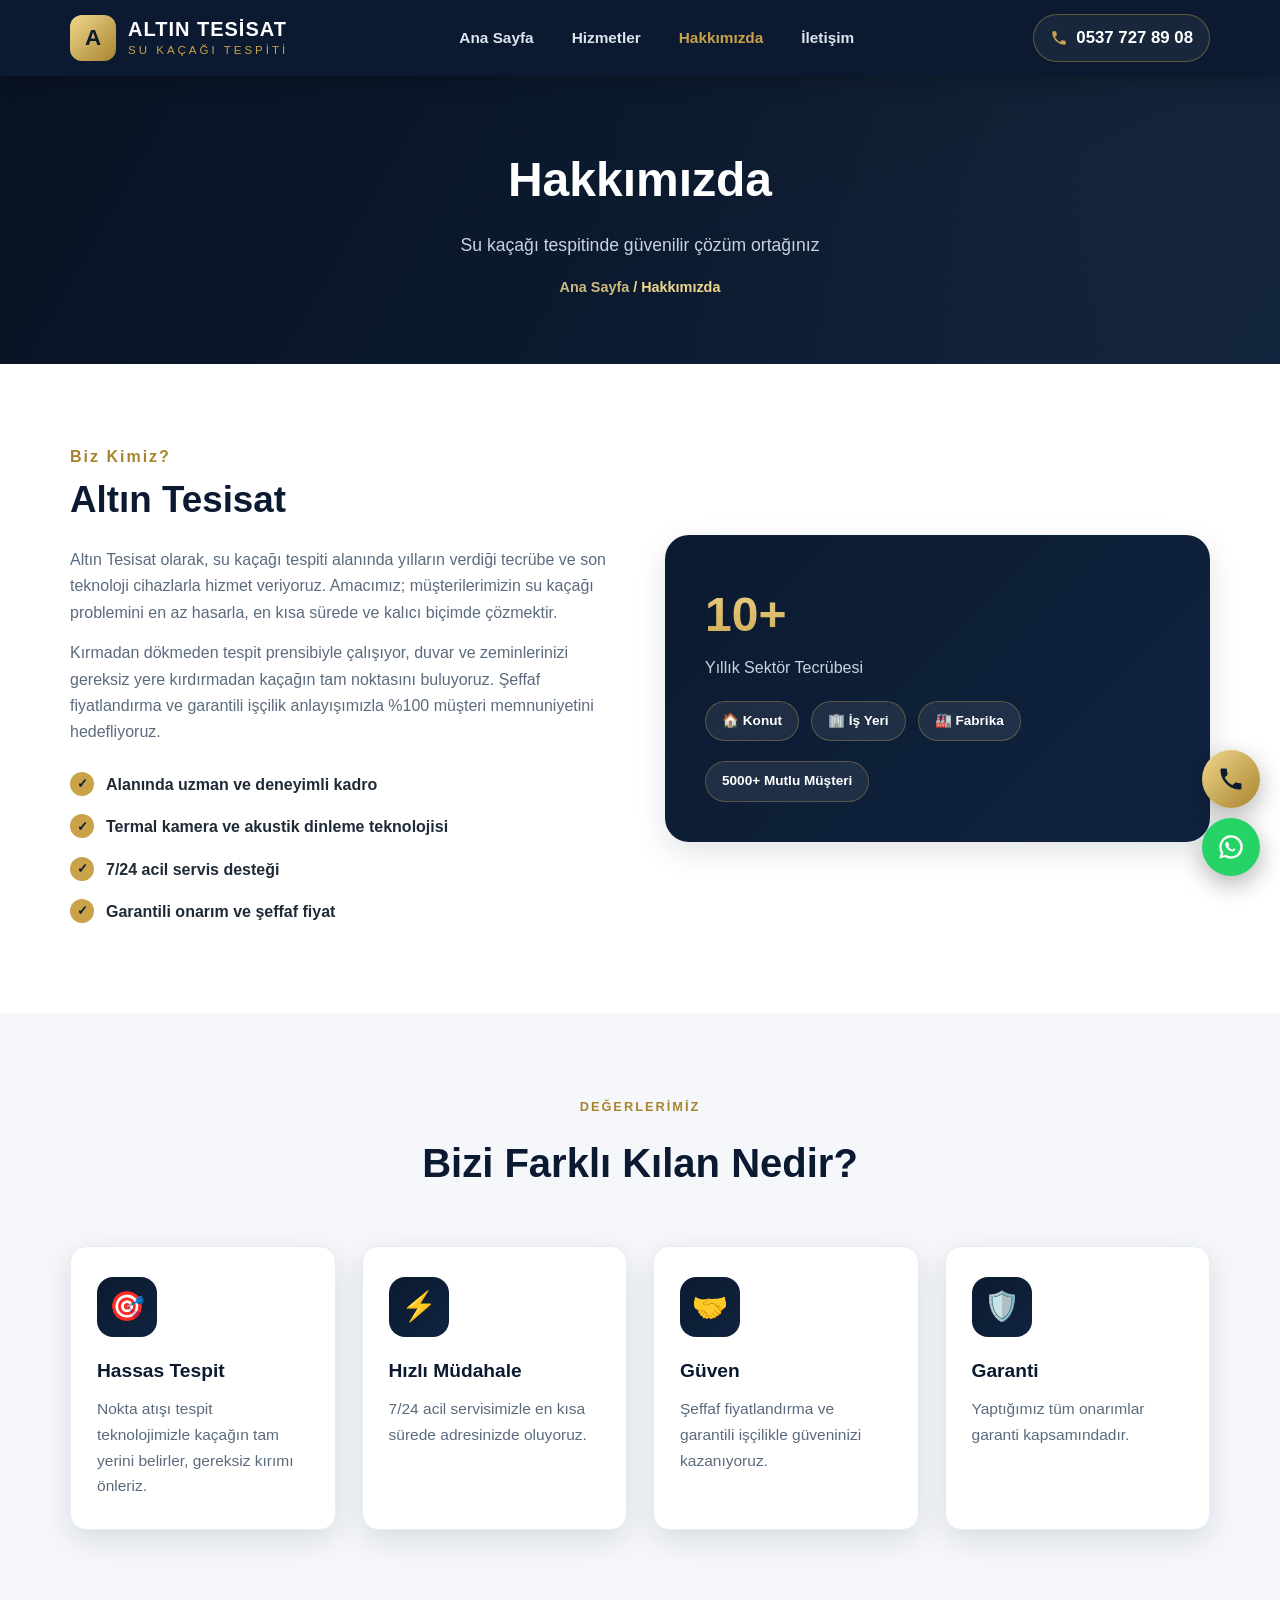
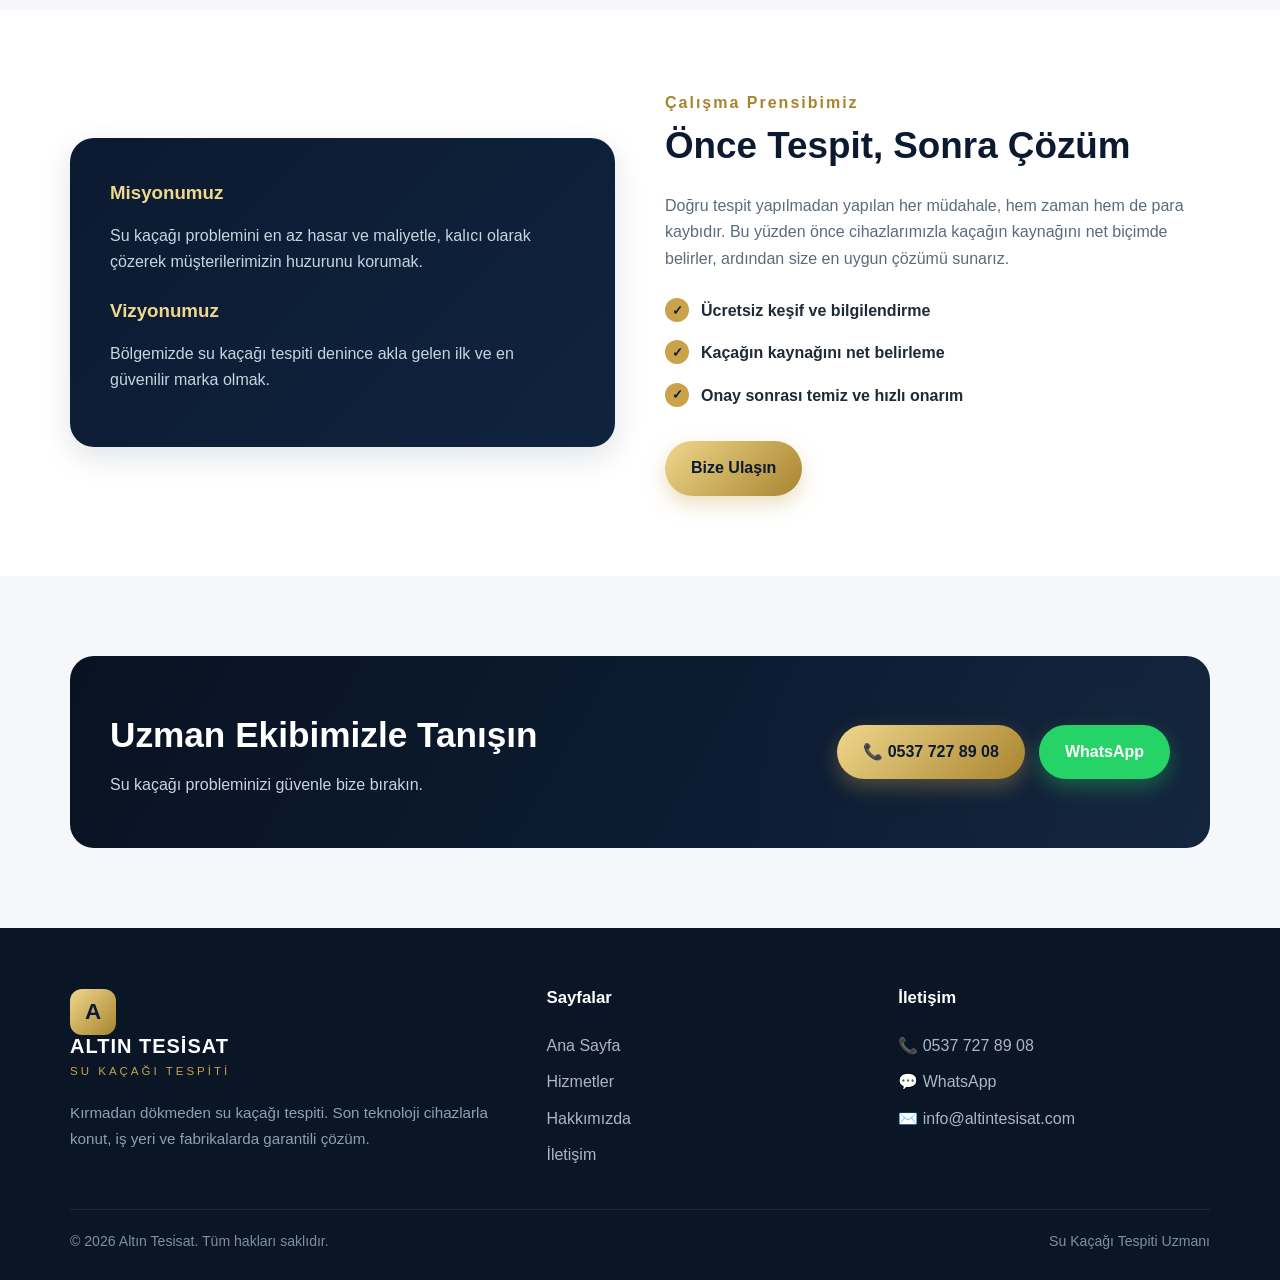
==== hakkimizda.html @ 9758dbde "Altın Tesisat tanıtım sitesi - ilk sürüm Co-Authored-By: Claude Opus 4.8 <noreply@anthropic.com>" ====
<!DOCTYPE html>
<html lang="tr">
<head>
  <meta charset="UTF-8" />
  <meta name="viewport" content="width=device-width, initial-scale=1.0" />
  <title>Hakkımızda | Altın Tesisat</title>
  <meta name="description" content="Altın Tesisat, yılların tecrübesi ve son teknoloji cihazlarla su kaçağı tespitinde uzmanlaşmış bir ekiptir." />
  <link rel="stylesheet" href="css/style.css" />
</head>
<body>

  <!-- HEADER -->
  <header class="header">
    <div class="container nav">
      <a href="index.html" class="brand">
        <span class="brand-badge">A</span>
        <span class="brand-name"><b>ALTIN TESİSAT</b><span>SU KAÇAĞI TESPİTİ</span></span>
      </a>
      <nav>
        <ul class="nav-links">
          <li><a href="index.html">Ana Sayfa</a></li>
          <li><a href="hizmetler.html">Hizmetler</a></li>
          <li><a href="hakkimizda.html" class="active">Hakkımızda</a></li>
          <li><a href="iletisim.html">İletişim</a></li>
        </ul>
      </nav>
      <div class="nav-cta">
        <a href="tel:+905377278908" class="nav-phone">
          <svg width="18" height="18" viewBox="0 0 24 24"><path d="M6.6 10.8c1.4 2.8 3.8 5.1 6.6 6.6l2.2-2.2c.3-.3.7-.4 1-.2 1.1.4 2.3.6 3.6.6.6 0 1 .4 1 1V20c0 .6-.4 1-1 1C10.6 21 3 13.4 3 4c0-.6.4-1 1-1h3.5c.6 0 1 .4 1 1 0 1.2.2 2.4.6 3.6.1.4 0 .8-.2 1l-2.3 2.2z"/></svg>
          0537 727 89 08
        </a>
      </div>
      <button class="burger" aria-label="Menü"><span></span><span></span><span></span></button>
    </div>
  </header>

  <!-- PAGE HERO -->
  <section class="page-hero">
    <div class="container">
      <h1>Hakkımızda</h1>
      <p>Su kaçağı tespitinde güvenilir çözüm ortağınız</p>
      <div class="breadcrumb"><a href="index.html">Ana Sayfa</a> / Hakkımızda</div>
    </div>
  </section>

  <!-- ABOUT -->
  <section class="section">
    <div class="container two-col">
      <div>
        <span class="eyebrow" style="color:var(--gold-dark);font-weight:800;letter-spacing:2px;">Biz Kimiz?</span>
        <h2>Altın Tesisat</h2>
        <p>Altın Tesisat olarak, su kaçağı tespiti alanında yılların verdiği tecrübe ve son teknoloji cihazlarla hizmet veriyoruz. Amacımız; müşterilerimizin su kaçağı problemini en az hasarla, en kısa sürede ve kalıcı biçimde çözmektir.</p>
        <p>Kırmadan dökmeden tespit prensibiyle çalışıyor, duvar ve zeminlerinizi gereksiz yere kırdırmadan kaçağın tam noktasını buluyoruz. Şeffaf fiyatlandırma ve garantili işçilik anlayışımızla %100 müşteri memnuniyetini hedefliyoruz.</p>
        <ul class="checklist">
          <li>Alanında uzman ve deneyimli kadro</li>
          <li>Termal kamera ve akustik dinleme teknolojisi</li>
          <li>7/24 acil servis desteği</li>
          <li>Garantili onarım ve şeffaf fiyat</li>
        </ul>
      </div>
      <div class="media-box">
        <div class="big gold-text">10+</div>
        <p style="color:#c9d4e0;">Yıllık Sektör Tecrübesi</p>
        <div class="badge-row">
          <span class="badge">🏠 Konut</span>
          <span class="badge">🏢 İş Yeri</span>
          <span class="badge">🏭 Fabrika</span>
        </div>
        <div class="badge-row">
          <span class="badge">5000+ Mutlu Müşteri</span>
        </div>
      </div>
    </div>
  </section>

  <!-- VALUES -->
  <section class="section alt">
    <div class="container">
      <div class="section-head">
        <span class="eyebrow">Değerlerimiz</span>
        <h2>Bizi Farklı Kılan Nedir?</h2>
      </div>
      <div class="cards">
        <div class="card">
          <div class="ico">🎯</div>
          <h3>Hassas Tespit</h3>
          <p>Nokta atışı tespit teknolojimizle kaçağın tam yerini belirler, gereksiz kırımı önleriz.</p>
        </div>
        <div class="card">
          <div class="ico">⚡</div>
          <h3>Hızlı Müdahale</h3>
          <p>7/24 acil servisimizle en kısa sürede adresinizde oluyoruz.</p>
        </div>
        <div class="card">
          <div class="ico">🤝</div>
          <h3>Güven</h3>
          <p>Şeffaf fiyatlandırma ve garantili işçilikle güveninizi kazanıyoruz.</p>
        </div>
        <div class="card">
          <div class="ico">🛡️</div>
          <h3>Garanti</h3>
          <p>Yaptığımız tüm onarımlar garanti kapsamındadır.</p>
        </div>
      </div>
    </div>
  </section>

  <!-- MISSION -->
  <section class="section">
    <div class="container two-col">
      <div class="media-box">
        <h3 style="color:var(--gold-light);margin-bottom:14px;">Misyonumuz</h3>
        <p style="color:#c9d4e0;">Su kaçağı problemini en az hasar ve maliyetle, kalıcı olarak çözerek müşterilerimizin huzurunu korumak.</p>
        <h3 style="color:var(--gold-light);margin:20px 0 14px;">Vizyonumuz</h3>
        <p style="color:#c9d4e0;">Bölgemizde su kaçağı tespiti denince akla gelen ilk ve en güvenilir marka olmak.</p>
      </div>
      <div>
        <span class="eyebrow" style="color:var(--gold-dark);font-weight:800;letter-spacing:2px;">Çalışma Prensibimiz</span>
        <h2>Önce Tespit, Sonra Çözüm</h2>
        <p>Doğru tespit yapılmadan yapılan her müdahale, hem zaman hem de para kaybıdır. Bu yüzden önce cihazlarımızla kaçağın kaynağını net biçimde belirler, ardından size en uygun çözümü sunarız.</p>
        <ul class="checklist">
          <li>Ücretsiz keşif ve bilgilendirme</li>
          <li>Kaçağın kaynağını net belirleme</li>
          <li>Onay sonrası temiz ve hızlı onarım</li>
        </ul>
        <div style="margin-top:24px;">
          <a href="iletisim.html" class="btn btn-gold">Bize Ulaşın</a>
        </div>
      </div>
    </div>
  </section>

  <!-- CTA -->
  <section class="section alt">
    <div class="container">
      <div class="cta-band">
        <div>
          <h2>Uzman Ekibimizle Tanışın</h2>
          <p>Su kaçağı probleminizi güvenle bize bırakın.</p>
        </div>
        <div class="actions">
          <a href="tel:+905377278908" class="btn btn-gold">📞 0537 727 89 08</a>
          <a href="https://wa.me/905377278908" target="_blank" rel="noopener" class="btn btn-wa">WhatsApp</a>
        </div>
      </div>
    </div>
  </section>

  <!-- FOOTER -->
  <footer class="footer">
    <div class="container">
      <div class="footer-grid">
        <div>
          <a href="index.html" class="brand">
            <span class="brand-badge">A</span>
            <span class="brand-name"><b>ALTIN TESİSAT</b><span>SU KAÇAĞI TESPİTİ</span></span>
          </a>
          <p class="desc">Kırmadan dökmeden su kaçağı tespiti. Son teknoloji cihazlarla konut, iş yeri ve fabrikalarda garantili çözüm.</p>
        </div>
        <div>
          <h4>Sayfalar</h4>
          <a href="index.html">Ana Sayfa</a>
          <a href="hizmetler.html">Hizmetler</a>
          <a href="hakkimizda.html">Hakkımızda</a>
          <a href="iletisim.html">İletişim</a>
        </div>
        <div>
          <h4>İletişim</h4>
          <a href="tel:+905377278908">📞 0537 727 89 08</a>
          <a href="https://wa.me/905377278908" target="_blank" rel="noopener">💬 WhatsApp</a>
          <a href="mailto:info@altintesisat.com">✉️ info@altintesisat.com</a>
        </div>
      </div>
      <div class="footer-bottom">
        <span>© 2026 Altın Tesisat. Tüm hakları saklıdır.</span>
        <span>Su Kaçağı Tespiti Uzmanı</span>
      </div>
    </div>
  </footer>

  <!-- FLOATING BUTTONS -->
  <div class="fab fab-call"><a href="tel:+905377278908" aria-label="Ara"><svg viewBox="0 0 24 24" fill="currentColor"><path d="M6.6 10.8c1.4 2.8 3.8 5.1 6.6 6.6l2.2-2.2c.3-.3.7-.4 1-.2 1.1.4 2.3.6 3.6.6.6 0 1 .4 1 1V20c0 .6-.4 1-1 1C10.6 21 3 13.4 3 4c0-.6.4-1 1-1h3.5c.6 0 1 .4 1 1 0 1.2.2 2.4.6 3.6.1.4 0 .8-.2 1l-2.3 2.2z"/></svg></a></div>
  <div class="fab fab-wa"><a href="https://wa.me/905377278908" target="_blank" rel="noopener" class="pulse" aria-label="WhatsApp"><svg viewBox="0 0 24 24" fill="currentColor"><path d="M12 2a10 10 0 0 0-8.7 15l-1.3 4.8 4.9-1.3A10 10 0 1 0 12 2zm0 18a8 8 0 0 1-4.1-1.1l-.3-.2-2.9.8.8-2.8-.2-.3A8 8 0 1 1 12 20zm4.6-6c-.2-.1-1.5-.7-1.7-.8-.2-.1-.4-.1-.6.1-.2.2-.6.8-.8 1-.1.1-.3.2-.5.1a6.6 6.6 0 0 1-3.2-2.8c-.2-.4.2-.4.6-1.2.1-.1 0-.3 0-.4l-.8-1.9c-.2-.5-.4-.4-.6-.4h-.5c-.2 0-.5.1-.7.3-.7.7-.9 1.7-.6 2.8.5 1.7 1.6 3 3.2 4 .5.3 1.6.9 2.9 1 .5 0 1-.1 1.4-.4.4-.3.8-.9.9-1.3.1-.2.1-.4 0-.5z"/></svg></a></div>

  <script src="js/main.js"></script>
</body>
</html>
---- css/style.css ----
/* ===== Altın Tesisat - Ortak Stiller ===== */
:root {
  --navy: #0b1a30;
  --navy-2: #10233f;
  --navy-3: #0a1526;
  --gold: #c9a24a;
  --gold-light: #f0d78c;
  --gold-dark: #a8842f;
  --text: #1f2a37;
  --muted: #5b6b7d;
  --white: #ffffff;
  --bg-soft: #f5f7fa;
  --wa: #25d366;
  --shadow: 0 10px 30px rgba(11, 26, 48, 0.12);
  --radius: 16px;
  --maxw: 1180px;
}

* { margin: 0; padding: 0; box-sizing: border-box; }

html { scroll-behavior: smooth; }

body {
  font-family: "Segoe UI", "Helvetica Neue", Arial, sans-serif;
  color: var(--text);
  line-height: 1.65;
  background: var(--white);
  -webkit-font-smoothing: antialiased;
}

a { text-decoration: none; color: inherit; }
img { max-width: 100%; display: block; }

.container {
  width: 100%;
  max-width: var(--maxw);
  margin: 0 auto;
  padding: 0 20px;
}

.gold-text {
  background: linear-gradient(180deg, var(--gold-light), var(--gold));
  -webkit-background-clip: text;
  background-clip: text;
  -webkit-text-fill-color: transparent;
}

/* ===== Butonlar ===== */
.btn {
  display: inline-flex;
  align-items: center;
  gap: 10px;
  padding: 14px 26px;
  border-radius: 50px;
  font-weight: 700;
  font-size: 1rem;
  cursor: pointer;
  border: none;
  transition: transform .18s ease, box-shadow .18s ease, background .18s ease;
}
.btn:hover { transform: translateY(-2px); }

.btn-gold {
  background: linear-gradient(135deg, var(--gold-light), var(--gold-dark));
  color: var(--navy);
  box-shadow: 0 8px 20px rgba(201, 162, 74, .35);
}
.btn-wa {
  background: var(--wa);
  color: #fff;
  box-shadow: 0 8px 20px rgba(37, 211, 102, .35);
}
.btn-outline {
  background: transparent;
  color: #fff;
  border: 2px solid rgba(255,255,255,.55);
}
.btn-outline:hover { background: rgba(255,255,255,.12); }

/* ===== Header / Navbar ===== */
.header {
  position: sticky;
  top: 0;
  z-index: 100;
  background: var(--navy);
  box-shadow: 0 4px 20px rgba(0,0,0,.25);
}
.nav {
  display: flex;
  align-items: center;
  justify-content: space-between;
  height: 76px;
}
.brand { display: flex; align-items: center; gap: 12px; }
.brand-badge {
  width: 46px; height: 46px;
  border-radius: 12px;
  display: grid; place-items: center;
  background: linear-gradient(135deg, var(--gold-light), var(--gold-dark));
  color: var(--navy);
  font-weight: 900;
  font-size: 1.4rem;
}
.brand-name { color: #fff; line-height: 1.1; }
.brand-name b { font-size: 1.25rem; letter-spacing: 1px; display: block; }
.brand-name span { font-size: .72rem; letter-spacing: 3px; color: var(--gold); }

.nav-links {
  display: flex;
  align-items: center;
  gap: 6px;
  list-style: none;
}
.nav-links a {
  color: #dce4ee;
  padding: 10px 16px;
  border-radius: 10px;
  font-weight: 600;
  font-size: .96rem;
  transition: background .15s, color .15s;
}
.nav-links a:hover { background: rgba(255,255,255,.08); color: #fff; }
.nav-links a.active { color: var(--gold); }
.nav-cta { margin-left: 8px; }
.nav-phone {
  display: flex; align-items: center; gap: 8px;
  color: #fff; font-weight: 800; font-size: 1.05rem;
  background: rgba(255,255,255,.06);
  padding: 9px 16px; border-radius: 50px;
  border: 1px solid rgba(201,162,74,.4);
}
.nav-phone svg { fill: var(--gold); }

.burger {
  display: none;
  flex-direction: column;
  gap: 5px;
  background: none; border: none; cursor: pointer;
  padding: 8px;
}
.burger span {
  width: 26px; height: 3px; border-radius: 3px;
  background: var(--gold);
  transition: .3s;
}

/* ===== Hero ===== */
.hero {
  position: relative;
  background:
    linear-gradient(120deg, rgba(8,18,34,.94) 0%, rgba(8,18,34,.78) 55%, rgba(8,18,34,.55) 100%),
    radial-gradient(circle at 80% 20%, rgba(201,162,74,.25), transparent 45%),
    var(--navy);
  color: #fff;
  overflow: hidden;
}
.hero::after {
  content: "";
  position: absolute; inset: 0;
  background: url("data:image/svg+xml,%3Csvg xmlns='http://www.w3.org/2000/svg' width='60' height='60'%3E%3Cpath d='M0 0h60v60H0z' fill='none'/%3E%3Cpath d='M30 0v60M0 30h60' stroke='%23ffffff' stroke-opacity='.03' stroke-width='1'/%3E%3C/svg%3E");
  pointer-events: none;
}
.hero-inner {
  position: relative;
  display: grid;
  grid-template-columns: 1.1fr .9fr;
  gap: 40px;
  align-items: center;
  padding: 70px 0 80px;
}
.hero h1 {
  font-size: clamp(2rem, 4.5vw, 3.4rem);
  line-height: 1.12;
  font-weight: 900;
  margin-bottom: 18px;
}
.hero .tagline {
  display: inline-block;
  background: rgba(201,162,74,.15);
  border: 1px solid rgba(201,162,74,.4);
  color: var(--gold-light);
  padding: 7px 16px; border-radius: 50px;
  font-weight: 700; font-size: .85rem; letter-spacing: 1px;
  margin-bottom: 22px;
}
.hero p.lead { font-size: 1.12rem; color: #c9d4e0; margin-bottom: 28px; max-width: 540px; }
.hero-actions { display: flex; flex-wrap: wrap; gap: 14px; }

.hero-card {
  background: rgba(255,255,255,.06);
  border: 1px solid rgba(255,255,255,.14);
  border-radius: 20px;
  padding: 28px;
  backdrop-filter: blur(6px);
}
.hero-card h3 { color: var(--gold-light); margin-bottom: 16px; font-size: 1.15rem; }
.hero-card ul { list-style: none; }
.hero-card li {
  display: flex; align-items: center; gap: 12px;
  padding: 10px 0;
  border-bottom: 1px solid rgba(255,255,255,.08);
  color: #dfe7f0; font-weight: 600;
}
.hero-card li:last-child { border-bottom: none; }
.hero-card li::before {
  content: "✓";
  width: 26px; height: 26px; flex: 0 0 26px;
  display: grid; place-items: center;
  background: linear-gradient(135deg, var(--gold-light), var(--gold-dark));
  color: var(--navy); border-radius: 50%;
  font-weight: 900; font-size: .85rem;
}

/* ===== Feature bar ===== */
.features {
  background: var(--navy-2);
  padding: 34px 0;
}
.features-grid {
  display: grid;
  grid-template-columns: repeat(4, 1fr);
  gap: 20px;
}
.feature {
  display: flex; align-items: center; gap: 14px;
  color: #fff;
}
.feature .ico {
  width: 52px; height: 52px; flex: 0 0 52px;
  border-radius: 14px;
  display: grid; place-items: center;
  background: rgba(201,162,74,.14);
  border: 1px solid rgba(201,162,74,.35);
  font-size: 1.5rem;
}
.feature b { display: block; font-size: 1rem; }
.feature span { font-size: .85rem; color: #9fb0c3; }

/* ===== Section base ===== */
.section { padding: 80px 0; }
.section.alt { background: var(--bg-soft); }
.section-head { text-align: center; max-width: 700px; margin: 0 auto 50px; }
.section-head .eyebrow {
  color: var(--gold-dark); font-weight: 800; letter-spacing: 2px;
  text-transform: uppercase; font-size: .8rem;
}
.section-head h2 {
  font-size: clamp(1.7rem, 3.5vw, 2.5rem);
  color: var(--navy); margin: 10px 0 14px; font-weight: 900;
}
.section-head p { color: var(--muted); font-size: 1.05rem; }

/* ===== Service cards ===== */
.cards {
  display: grid;
  grid-template-columns: repeat(auto-fit, minmax(260px, 1fr));
  gap: 26px;
}
.card {
  background: #fff;
  border: 1px solid #e7ecf2;
  border-radius: var(--radius);
  padding: 30px 26px;
  box-shadow: var(--shadow);
  transition: transform .2s, box-shadow .2s, border-color .2s;
}
.card:hover {
  transform: translateY(-6px);
  box-shadow: 0 18px 40px rgba(11,26,48,.16);
  border-color: var(--gold);
}
.card .ico {
  width: 60px; height: 60px;
  border-radius: 16px;
  display: grid; place-items: center;
  font-size: 1.8rem;
  background: linear-gradient(135deg, var(--navy), var(--navy-2));
  color: var(--gold-light);
  margin-bottom: 18px;
}
.card h3 { color: var(--navy); font-size: 1.2rem; margin-bottom: 10px; }
.card p { color: var(--muted); font-size: .97rem; }

/* ===== Steps ===== */
.steps {
  display: grid;
  grid-template-columns: repeat(auto-fit, minmax(230px, 1fr));
  gap: 24px;
  counter-reset: step;
}
.step {
  position: relative;
  background: #fff; border: 1px solid #e7ecf2;
  border-radius: var(--radius); padding: 34px 24px 26px;
  text-align: center;
}
.step::before {
  counter-increment: step;
  content: counter(step);
  position: absolute; top: -22px; left: 50%; transform: translateX(-50%);
  width: 46px; height: 46px;
  display: grid; place-items: center;
  border-radius: 50%;
  background: linear-gradient(135deg, var(--gold-light), var(--gold-dark));
  color: var(--navy); font-weight: 900; font-size: 1.2rem;
  box-shadow: 0 6px 16px rgba(201,162,74,.4);
}
.step h4 { color: var(--navy); margin: 12px 0 8px; }
.step p { color: var(--muted); font-size: .93rem; }

/* ===== CTA band ===== */
.cta-band {
  background:
    linear-gradient(120deg, rgba(8,18,34,.96), rgba(16,35,63,.9)),
    radial-gradient(circle at 90% 50%, rgba(201,162,74,.3), transparent 40%),
    var(--navy);
  color: #fff;
  border-radius: 24px;
  padding: 50px 40px;
  display: flex; align-items: center; justify-content: space-between;
  gap: 30px; flex-wrap: wrap;
}
.cta-band h2 { font-size: clamp(1.5rem, 3vw, 2.2rem); font-weight: 900; }
.cta-band p { color: #c9d4e0; margin-top: 8px; }
.cta-band .actions { display: flex; gap: 14px; flex-wrap: wrap; }

/* ===== Stats ===== */
.stats {
  display: grid; grid-template-columns: repeat(4, 1fr); gap: 24px;
  text-align: center;
}
.stat b { font-size: 2.4rem; font-weight: 900; color: var(--navy); display: block; }
.stat .gold-text { -webkit-text-fill-color: transparent; }
.stat span { color: var(--muted); font-weight: 600; }

/* ===== Two column / about ===== */
.two-col {
  display: grid; grid-template-columns: 1fr 1fr; gap: 50px; align-items: center;
}
.two-col h2 { font-size: clamp(1.6rem, 3vw, 2.3rem); color: var(--navy); font-weight: 900; margin-bottom: 16px; }
.two-col p { color: var(--muted); margin-bottom: 14px; }
.checklist { list-style: none; margin-top: 18px; }
.checklist li {
  display: flex; align-items: flex-start; gap: 12px;
  padding: 8px 0; font-weight: 600; color: var(--text);
}
.checklist li::before {
  content: "✓"; flex: 0 0 24px;
  width: 24px; height: 24px; display: grid; place-items: center;
  background: var(--gold); color: var(--navy); border-radius: 50%;
  font-weight: 900; font-size: .8rem;
}
.media-box {
  background: linear-gradient(135deg, var(--navy), var(--navy-2));
  border-radius: 24px; padding: 40px; color: #fff;
  box-shadow: var(--shadow);
}
.media-box .big { font-size: 3rem; font-weight: 900; }
.media-box .badge-row { display: flex; gap: 12px; flex-wrap: wrap; margin-top: 20px; }
.media-box .badge {
  background: rgba(255,255,255,.08); border: 1px solid rgba(201,162,74,.35);
  padding: 8px 16px; border-radius: 50px; font-weight: 700; font-size: .85rem;
}

/* ===== Contact ===== */
.contact-grid { display: grid; grid-template-columns: 1fr 1fr; gap: 40px; }
.info-card {
  display: flex; gap: 16px; align-items: flex-start;
  background: #fff; border: 1px solid #e7ecf2; border-radius: var(--radius);
  padding: 22px; margin-bottom: 16px; box-shadow: var(--shadow);
}
.info-card .ico {
  width: 50px; height: 50px; flex: 0 0 50px; border-radius: 14px;
  display: grid; place-items: center; font-size: 1.4rem;
  background: linear-gradient(135deg, var(--navy), var(--navy-2)); color: var(--gold-light);
}
.info-card b { color: var(--navy); display: block; }
.info-card a, .info-card span { color: var(--muted); }
.info-card a:hover { color: var(--gold-dark); }

form.contact-form { background:#fff; border:1px solid #e7ecf2; border-radius: var(--radius); padding: 30px; box-shadow: var(--shadow); }
form.contact-form label { display:block; font-weight:700; color: var(--navy); margin-bottom:6px; font-size:.9rem; }
form.contact-form input, form.contact-form textarea {
  width:100%; padding:12px 14px; border:1px solid #d9e0e8; border-radius:10px;
  margin-bottom:16px; font-family:inherit; font-size:.97rem;
}
form.contact-form input:focus, form.contact-form textarea:focus { outline:2px solid var(--gold); border-color: var(--gold); }

/* ===== Page hero (subpages) ===== */
.page-hero {
  background:
    linear-gradient(120deg, rgba(8,18,34,.95), rgba(16,35,63,.85)),
    radial-gradient(circle at 85% 30%, rgba(201,162,74,.25), transparent 45%),
    var(--navy);
  color:#fff; padding: 64px 0; text-align:center;
}
.page-hero h1 { font-size: clamp(2rem, 4vw, 3rem); font-weight:900; }
.page-hero p { color:#c9d4e0; margin-top:12px; font-size:1.1rem; }
.breadcrumb { margin-top:16px; color: var(--gold-light); font-weight:600; font-size:.9rem; }
.breadcrumb a { opacity:.85; }
.breadcrumb a:hover { opacity:1; }

/* ===== Footer ===== */
.footer {
  background: var(--navy-3); color: #c2cddb; padding: 56px 0 26px;
}
.footer-grid { display:grid; grid-template-columns: 1.4fr 1fr 1fr; gap:40px; margin-bottom:36px; }
.footer h4 { color:#fff; margin-bottom:16px; font-size:1.05rem; }
.footer a { color:#a9b7c7; display:block; padding:5px 0; }
.footer a:hover { color: var(--gold); }
.footer .desc { color:#8fa0b3; font-size:.95rem; margin-top:12px; }
.footer-bottom {
  border-top:1px solid rgba(255,255,255,.08); padding-top:20px;
  display:flex; justify-content:space-between; gap:12px; flex-wrap:wrap;
  color:#7f8fa1; font-size:.88rem;
}

/* ===== Floating action buttons ===== */
.fab { position: fixed; right: 20px; z-index: 200; display:flex; align-items:center; }
.fab-wa { bottom: 24px; }
.fab-call { bottom: 92px; }
.fab a {
  display:flex; align-items:center; justify-content:center;
  width: 58px; height: 58px; border-radius: 50%;
  color:#fff; box-shadow: 0 8px 24px rgba(0,0,0,.3);
  transition: transform .18s;
}
.fab a:hover { transform: scale(1.08); }
.fab-wa a { background: var(--wa); }
.fab-call a { background: linear-gradient(135deg, var(--gold-light), var(--gold-dark)); color: var(--navy); }
.fab svg { width: 28px; height: 28px; }
.fab .pulse { animation: pulse 2s infinite; }
@keyframes pulse {
  0% { box-shadow: 0 0 0 0 rgba(37,211,102,.5); }
  70% { box-shadow: 0 0 0 16px rgba(37,211,102,0); }
  100% { box-shadow: 0 0 0 0 rgba(37,211,102,0); }
}

/* ===== Responsive ===== */
@media (max-width: 900px) {
  .hero-inner { grid-template-columns: 1fr; padding: 50px 0 60px; }
  .hero-card { order: 2; }
  .features-grid { grid-template-columns: repeat(2, 1fr); gap: 24px; }
  .two-col { grid-template-columns: 1fr; }
  .contact-grid { grid-template-columns: 1fr; }
  .stats { grid-template-columns: repeat(2, 1fr); }
  .footer-grid { grid-template-columns: 1fr; gap: 28px; }

  .burger { display: flex; }
  .nav-links {
    position: absolute; top: 76px; left: 0; right: 0;
    flex-direction: column; align-items: stretch;
    background: var(--navy); padding: 12px 20px 20px; gap: 4px;
    box-shadow: 0 20px 30px rgba(0,0,0,.3);
    transform: translateY(-140%);
    transition: transform .3s ease;
  }
  .nav-links.open { transform: translateY(0); }
  .nav-links a { padding: 14px 16px; }
  .nav-cta { display: none; }
}
@media (max-width: 520px) {
  .features-grid { grid-template-columns: 1fr; }
  .stats { grid-template-columns: 1fr 1fr; }
  .cta-band { padding: 36px 24px; }
}
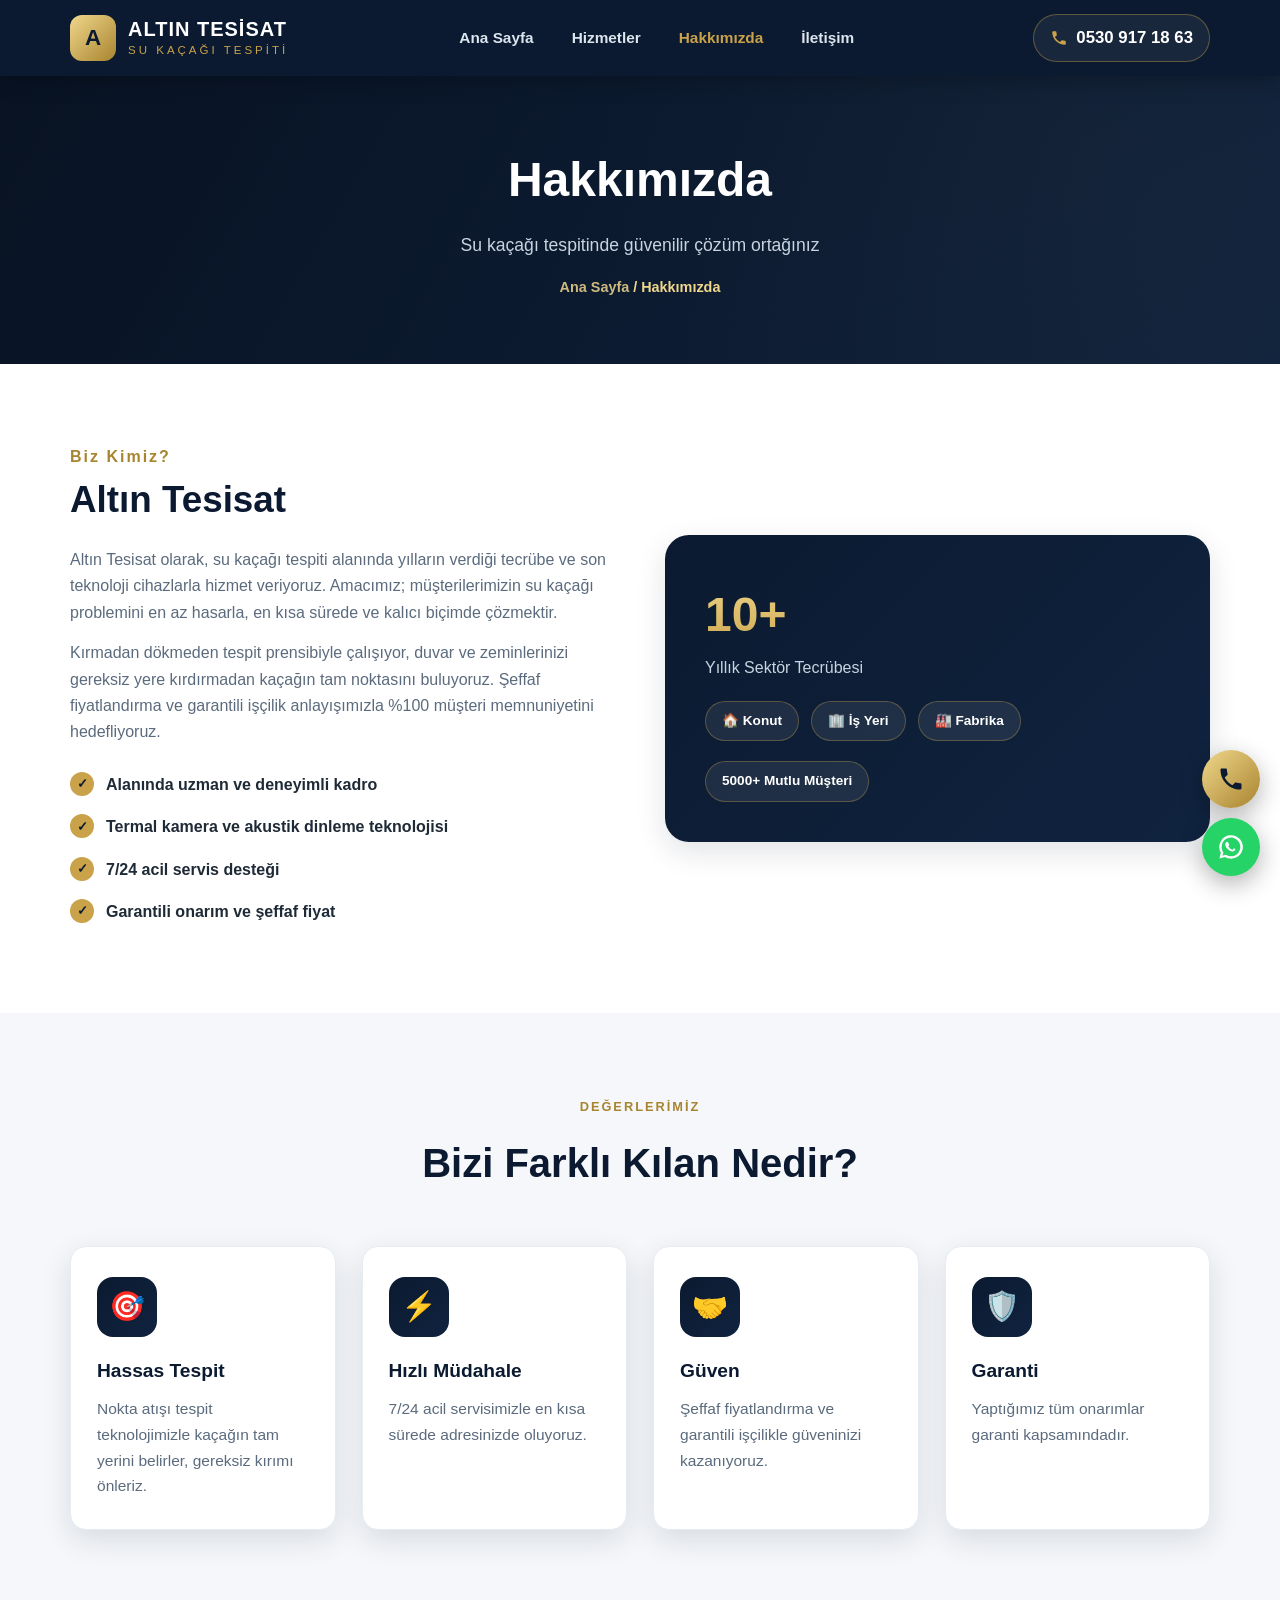
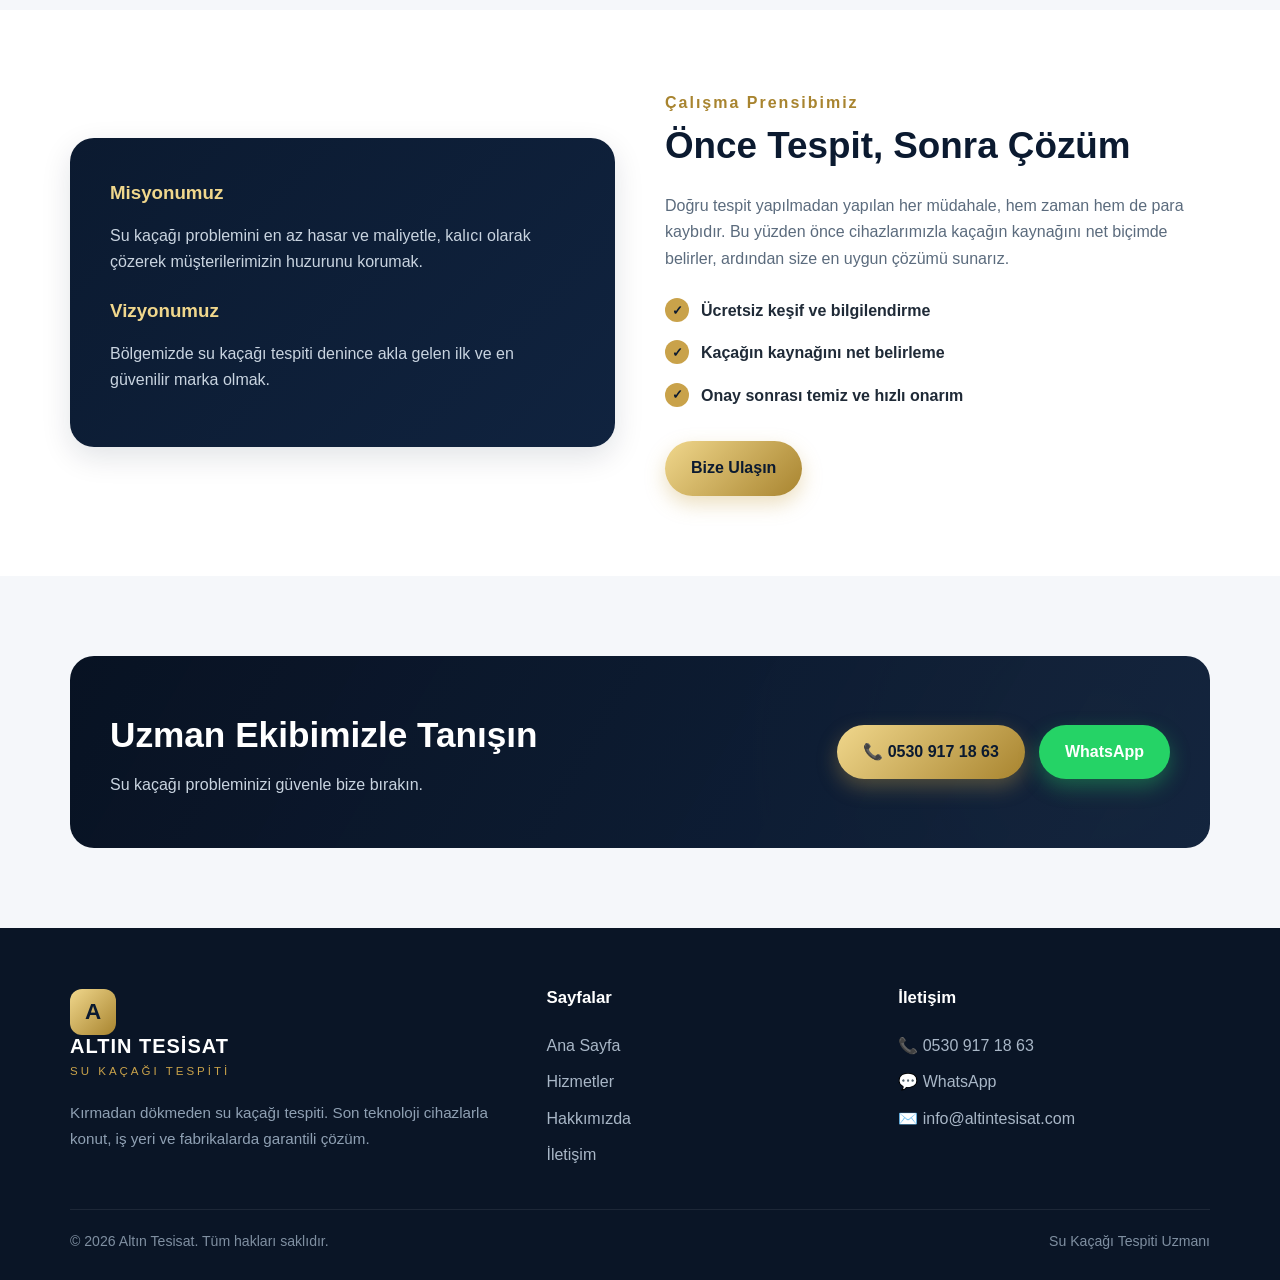
==== commit c6179994: "Telefon numarasi guncellendi: 0530 917 18 63" ====
--- a/hakkimizda.html
+++ b/hakkimizda.html
@@ -25,9 +25,9 @@
         </ul>
       </nav>
       <div class="nav-cta">
-        <a href="tel:+905377278908" class="nav-phone">
+        <a href="tel:+905309171863" class="nav-phone">
           <svg width="18" height="18" viewBox="0 0 24 24"><path d="M6.6 10.8c1.4 2.8 3.8 5.1 6.6 6.6l2.2-2.2c.3-.3.7-.4 1-.2 1.1.4 2.3.6 3.6.6.6 0 1 .4 1 1V20c0 .6-.4 1-1 1C10.6 21 3 13.4 3 4c0-.6.4-1 1-1h3.5c.6 0 1 .4 1 1 0 1.2.2 2.4.6 3.6.1.4 0 .8-.2 1l-2.3 2.2z"/></svg>
-          0537 727 89 08
+          0530 917 18 63
         </a>
       </div>
       <button class="burger" aria-label="Menü"><span></span><span></span><span></span></button>
@@ -139,8 +139,8 @@
           <p>Su kaçağı probleminizi güvenle bize bırakın.</p>
         </div>
         <div class="actions">
-          <a href="tel:+905377278908" class="btn btn-gold">📞 0537 727 89 08</a>
-          <a href="https://wa.me/905377278908" target="_blank" rel="noopener" class="btn btn-wa">WhatsApp</a>
+          <a href="tel:+905309171863" class="btn btn-gold">📞 0530 917 18 63</a>
+          <a href="https://wa.me/905309171863" target="_blank" rel="noopener" class="btn btn-wa">WhatsApp</a>
         </div>
       </div>
     </div>
@@ -166,8 +166,8 @@
         </div>
         <div>
           <h4>İletişim</h4>
-          <a href="tel:+905377278908">📞 0537 727 89 08</a>
-          <a href="https://wa.me/905377278908" target="_blank" rel="noopener">💬 WhatsApp</a>
+          <a href="tel:+905309171863">📞 0530 917 18 63</a>
+          <a href="https://wa.me/905309171863" target="_blank" rel="noopener">💬 WhatsApp</a>
           <a href="mailto:info@altintesisat.com">✉️ info@altintesisat.com</a>
         </div>
       </div>
@@ -179,8 +179,8 @@
   </footer>
 
   <!-- FLOATING BUTTONS -->
-  <div class="fab fab-call"><a href="tel:+905377278908" aria-label="Ara"><svg viewBox="0 0 24 24" fill="currentColor"><path d="M6.6 10.8c1.4 2.8 3.8 5.1 6.6 6.6l2.2-2.2c.3-.3.7-.4 1-.2 1.1.4 2.3.6 3.6.6.6 0 1 .4 1 1V20c0 .6-.4 1-1 1C10.6 21 3 13.4 3 4c0-.6.4-1 1-1h3.5c.6 0 1 .4 1 1 0 1.2.2 2.4.6 3.6.1.4 0 .8-.2 1l-2.3 2.2z"/></svg></a></div>
-  <div class="fab fab-wa"><a href="https://wa.me/905377278908" target="_blank" rel="noopener" class="pulse" aria-label="WhatsApp"><svg viewBox="0 0 24 24" fill="currentColor"><path d="M12 2a10 10 0 0 0-8.7 15l-1.3 4.8 4.9-1.3A10 10 0 1 0 12 2zm0 18a8 8 0 0 1-4.1-1.1l-.3-.2-2.9.8.8-2.8-.2-.3A8 8 0 1 1 12 20zm4.6-6c-.2-.1-1.5-.7-1.7-.8-.2-.1-.4-.1-.6.1-.2.2-.6.8-.8 1-.1.1-.3.2-.5.1a6.6 6.6 0 0 1-3.2-2.8c-.2-.4.2-.4.6-1.2.1-.1 0-.3 0-.4l-.8-1.9c-.2-.5-.4-.4-.6-.4h-.5c-.2 0-.5.1-.7.3-.7.7-.9 1.7-.6 2.8.5 1.7 1.6 3 3.2 4 .5.3 1.6.9 2.9 1 .5 0 1-.1 1.4-.4.4-.3.8-.9.9-1.3.1-.2.1-.4 0-.5z"/></svg></a></div>
+  <div class="fab fab-call"><a href="tel:+905309171863" aria-label="Ara"><svg viewBox="0 0 24 24" fill="currentColor"><path d="M6.6 10.8c1.4 2.8 3.8 5.1 6.6 6.6l2.2-2.2c.3-.3.7-.4 1-.2 1.1.4 2.3.6 3.6.6.6 0 1 .4 1 1V20c0 .6-.4 1-1 1C10.6 21 3 13.4 3 4c0-.6.4-1 1-1h3.5c.6 0 1 .4 1 1 0 1.2.2 2.4.6 3.6.1.4 0 .8-.2 1l-2.3 2.2z"/></svg></a></div>
+  <div class="fab fab-wa"><a href="https://wa.me/905309171863" target="_blank" rel="noopener" class="pulse" aria-label="WhatsApp"><svg viewBox="0 0 24 24" fill="currentColor"><path d="M12 2a10 10 0 0 0-8.7 15l-1.3 4.8 4.9-1.3A10 10 0 1 0 12 2zm0 18a8 8 0 0 1-4.1-1.1l-.3-.2-2.9.8.8-2.8-.2-.3A8 8 0 1 1 12 20zm4.6-6c-.2-.1-1.5-.7-1.7-.8-.2-.1-.4-.1-.6.1-.2.2-.6.8-.8 1-.1.1-.3.2-.5.1a6.6 6.6 0 0 1-3.2-2.8c-.2-.4.2-.4.6-1.2.1-.1 0-.3 0-.4l-.8-1.9c-.2-.5-.4-.4-.6-.4h-.5c-.2 0-.5.1-.7.3-.7.7-.9 1.7-.6 2.8.5 1.7 1.6 3 3.2 4 .5.3 1.6.9 2.9 1 .5 0 1-.1 1.4-.4.4-.3.8-.9.9-1.3.1-.2.1-.4 0-.5z"/></svg></a></div>
 
   <script src="js/main.js"></script>
 </body>
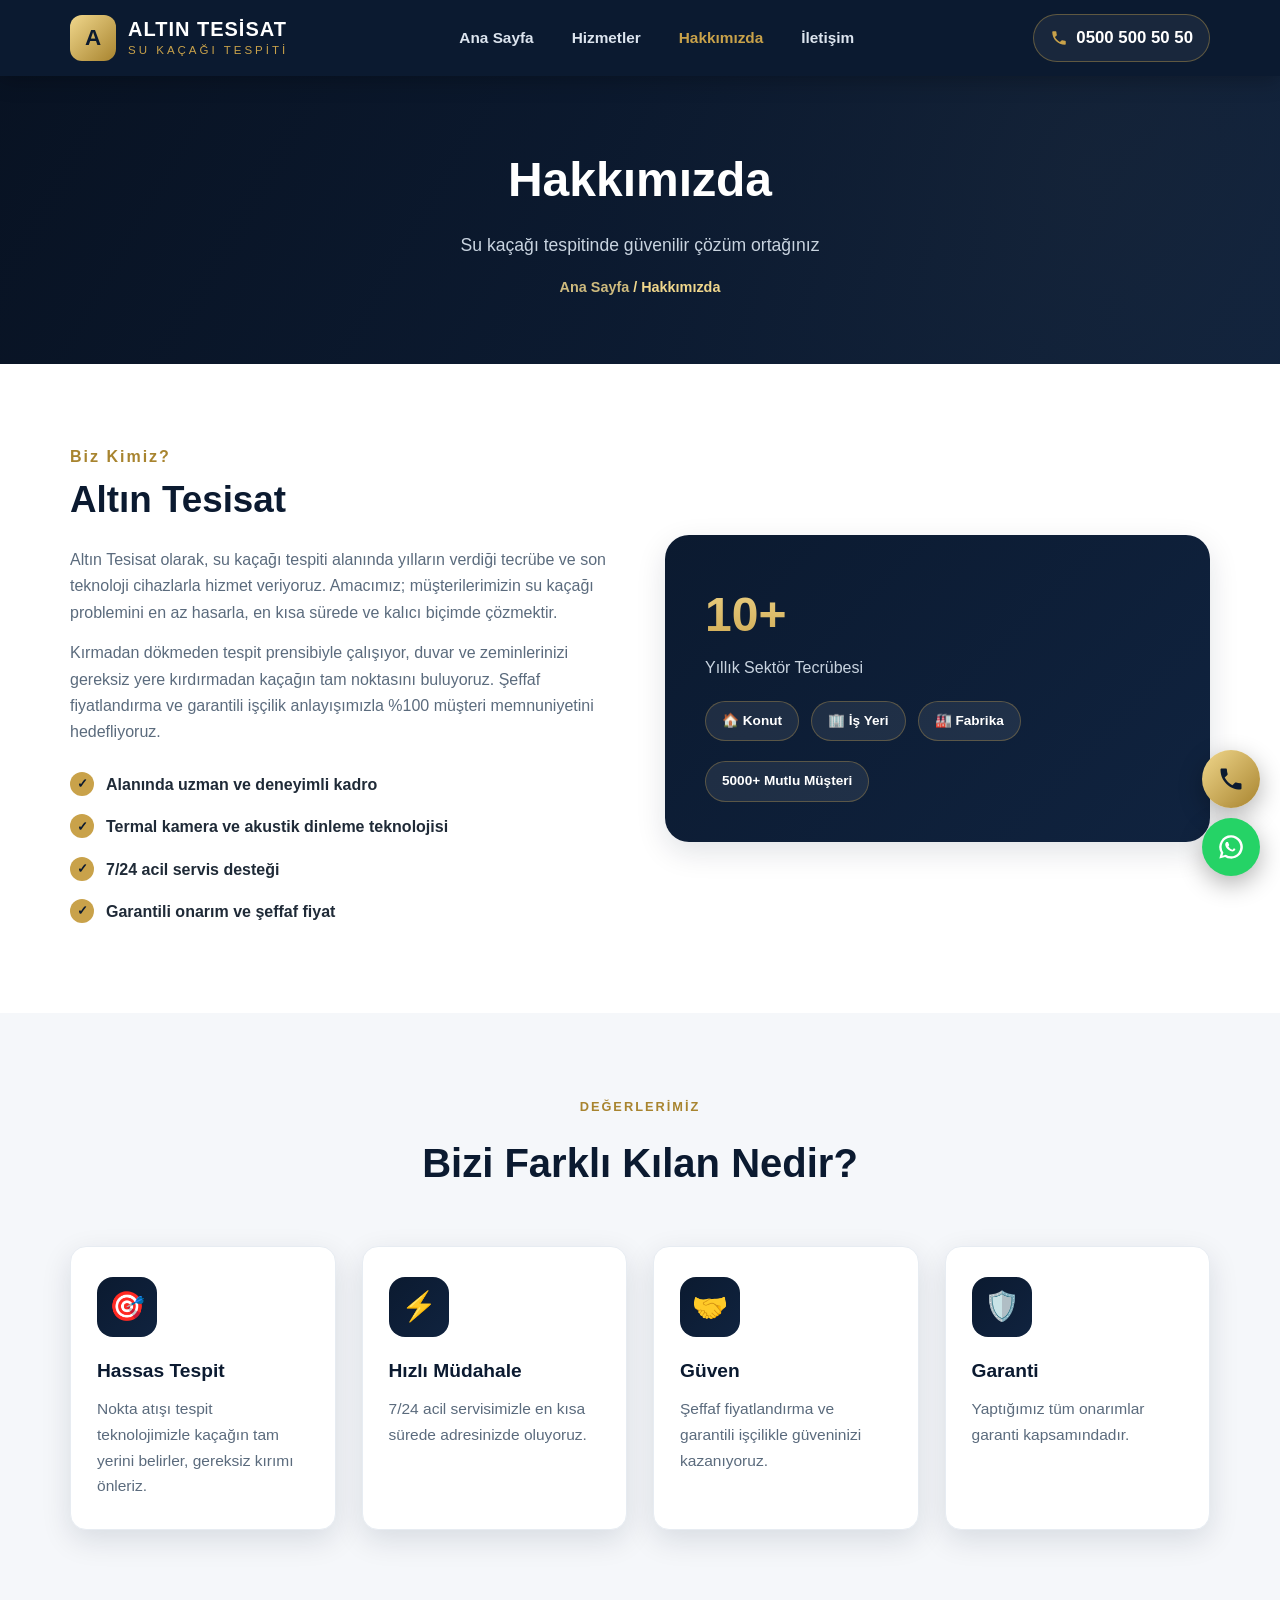
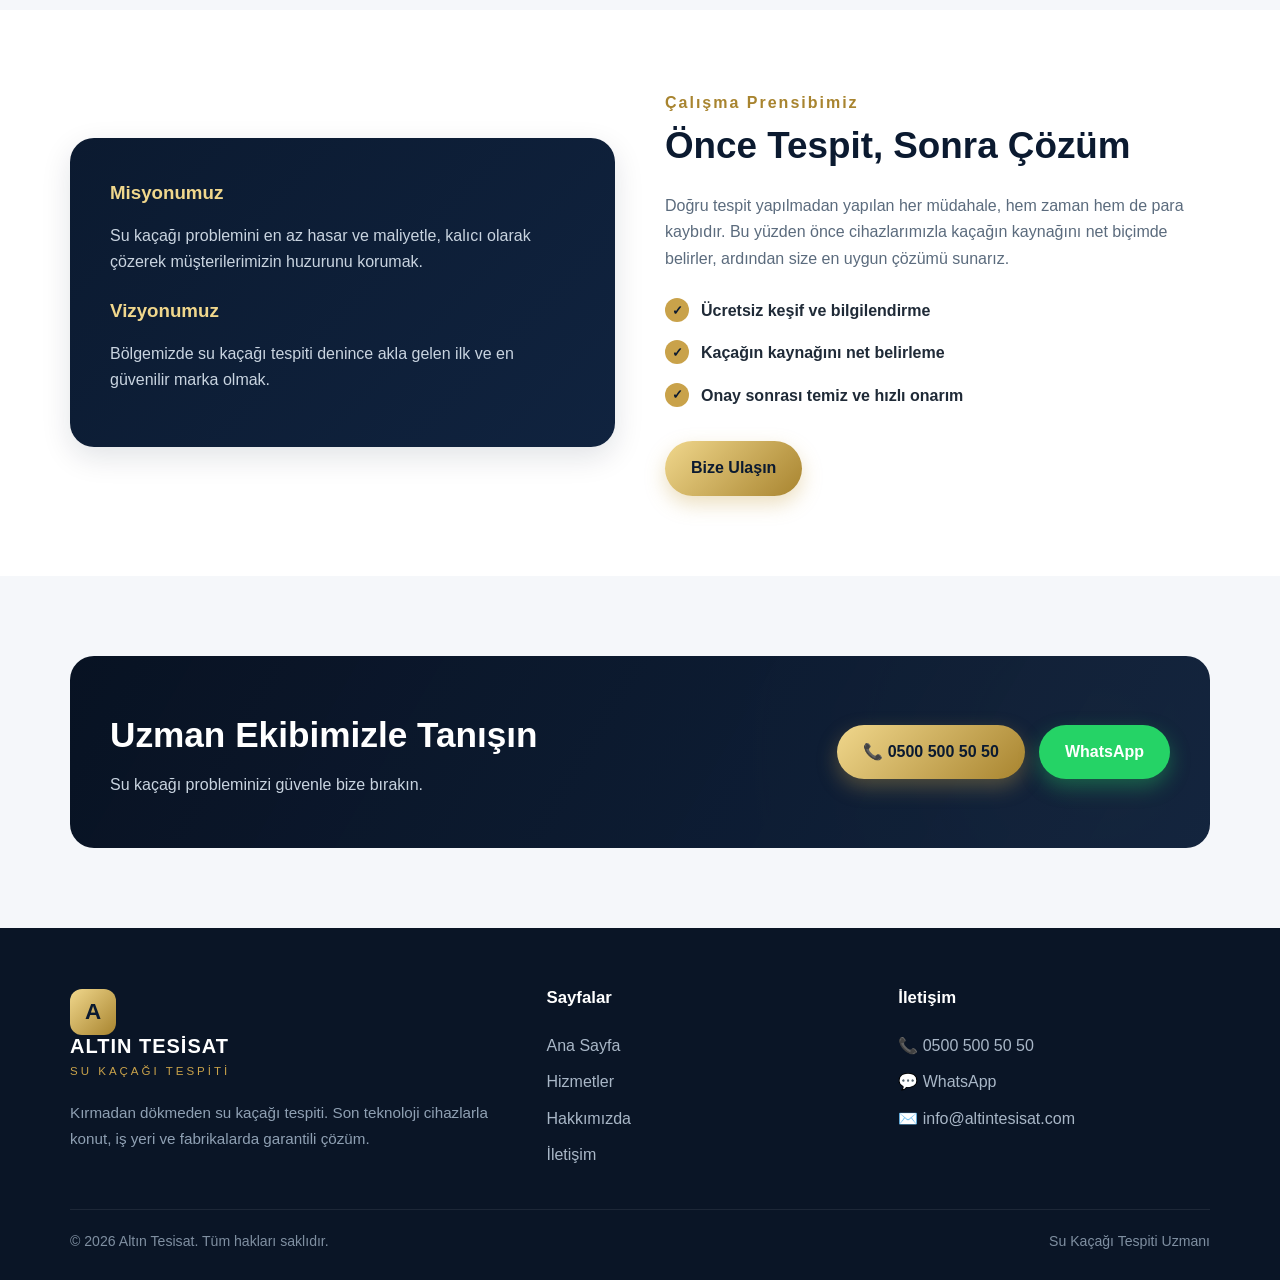
==== commit 99c3bdc2: "Telefon numarasi duzeltildi: 0500 500 50 50" ====
--- a/hakkimizda.html
+++ b/hakkimizda.html
@@ -25,9 +25,9 @@
         </ul>
       </nav>
       <div class="nav-cta">
-        <a href="tel:+905309171863" class="nav-phone">
+        <a href="tel:+905005005050" class="nav-phone">
           <svg width="18" height="18" viewBox="0 0 24 24"><path d="M6.6 10.8c1.4 2.8 3.8 5.1 6.6 6.6l2.2-2.2c.3-.3.7-.4 1-.2 1.1.4 2.3.6 3.6.6.6 0 1 .4 1 1V20c0 .6-.4 1-1 1C10.6 21 3 13.4 3 4c0-.6.4-1 1-1h3.5c.6 0 1 .4 1 1 0 1.2.2 2.4.6 3.6.1.4 0 .8-.2 1l-2.3 2.2z"/></svg>
-          0530 917 18 63
+          0500 500 50 50
         </a>
       </div>
       <button class="burger" aria-label="Menü"><span></span><span></span><span></span></button>
@@ -139,8 +139,8 @@
           <p>Su kaçağı probleminizi güvenle bize bırakın.</p>
         </div>
         <div class="actions">
-          <a href="tel:+905309171863" class="btn btn-gold">📞 0530 917 18 63</a>
-          <a href="https://wa.me/905309171863" target="_blank" rel="noopener" class="btn btn-wa">WhatsApp</a>
+          <a href="tel:+905005005050" class="btn btn-gold">📞 0500 500 50 50</a>
+          <a href="https://wa.me/905005005050" target="_blank" rel="noopener" class="btn btn-wa">WhatsApp</a>
         </div>
       </div>
     </div>
@@ -166,8 +166,8 @@
         </div>
         <div>
           <h4>İletişim</h4>
-          <a href="tel:+905309171863">📞 0530 917 18 63</a>
-          <a href="https://wa.me/905309171863" target="_blank" rel="noopener">💬 WhatsApp</a>
+          <a href="tel:+905005005050">📞 0500 500 50 50</a>
+          <a href="https://wa.me/905005005050" target="_blank" rel="noopener">💬 WhatsApp</a>
           <a href="mailto:info@altintesisat.com">✉️ info@altintesisat.com</a>
         </div>
       </div>
@@ -179,8 +179,8 @@
   </footer>
 
   <!-- FLOATING BUTTONS -->
-  <div class="fab fab-call"><a href="tel:+905309171863" aria-label="Ara"><svg viewBox="0 0 24 24" fill="currentColor"><path d="M6.6 10.8c1.4 2.8 3.8 5.1 6.6 6.6l2.2-2.2c.3-.3.7-.4 1-.2 1.1.4 2.3.6 3.6.6.6 0 1 .4 1 1V20c0 .6-.4 1-1 1C10.6 21 3 13.4 3 4c0-.6.4-1 1-1h3.5c.6 0 1 .4 1 1 0 1.2.2 2.4.6 3.6.1.4 0 .8-.2 1l-2.3 2.2z"/></svg></a></div>
-  <div class="fab fab-wa"><a href="https://wa.me/905309171863" target="_blank" rel="noopener" class="pulse" aria-label="WhatsApp"><svg viewBox="0 0 24 24" fill="currentColor"><path d="M12 2a10 10 0 0 0-8.7 15l-1.3 4.8 4.9-1.3A10 10 0 1 0 12 2zm0 18a8 8 0 0 1-4.1-1.1l-.3-.2-2.9.8.8-2.8-.2-.3A8 8 0 1 1 12 20zm4.6-6c-.2-.1-1.5-.7-1.7-.8-.2-.1-.4-.1-.6.1-.2.2-.6.8-.8 1-.1.1-.3.2-.5.1a6.6 6.6 0 0 1-3.2-2.8c-.2-.4.2-.4.6-1.2.1-.1 0-.3 0-.4l-.8-1.9c-.2-.5-.4-.4-.6-.4h-.5c-.2 0-.5.1-.7.3-.7.7-.9 1.7-.6 2.8.5 1.7 1.6 3 3.2 4 .5.3 1.6.9 2.9 1 .5 0 1-.1 1.4-.4.4-.3.8-.9.9-1.3.1-.2.1-.4 0-.5z"/></svg></a></div>
+  <div class="fab fab-call"><a href="tel:+905005005050" aria-label="Ara"><svg viewBox="0 0 24 24" fill="currentColor"><path d="M6.6 10.8c1.4 2.8 3.8 5.1 6.6 6.6l2.2-2.2c.3-.3.7-.4 1-.2 1.1.4 2.3.6 3.6.6.6 0 1 .4 1 1V20c0 .6-.4 1-1 1C10.6 21 3 13.4 3 4c0-.6.4-1 1-1h3.5c.6 0 1 .4 1 1 0 1.2.2 2.4.6 3.6.1.4 0 .8-.2 1l-2.3 2.2z"/></svg></a></div>
+  <div class="fab fab-wa"><a href="https://wa.me/905005005050" target="_blank" rel="noopener" class="pulse" aria-label="WhatsApp"><svg viewBox="0 0 24 24" fill="currentColor"><path d="M12 2a10 10 0 0 0-8.7 15l-1.3 4.8 4.9-1.3A10 10 0 1 0 12 2zm0 18a8 8 0 0 1-4.1-1.1l-.3-.2-2.9.8.8-2.8-.2-.3A8 8 0 1 1 12 20zm4.6-6c-.2-.1-1.5-.7-1.7-.8-.2-.1-.4-.1-.6.1-.2.2-.6.8-.8 1-.1.1-.3.2-.5.1a6.6 6.6 0 0 1-3.2-2.8c-.2-.4.2-.4.6-1.2.1-.1 0-.3 0-.4l-.8-1.9c-.2-.5-.4-.4-.6-.4h-.5c-.2 0-.5.1-.7.3-.7.7-.9 1.7-.6 2.8.5 1.7 1.6 3 3.2 4 .5.3 1.6.9 2.9 1 .5 0 1-.1 1.4-.4.4-.3.8-.9.9-1.3.1-.2.1-.4 0-.5z"/></svg></a></div>
 
   <script src="js/main.js"></script>
 </body>
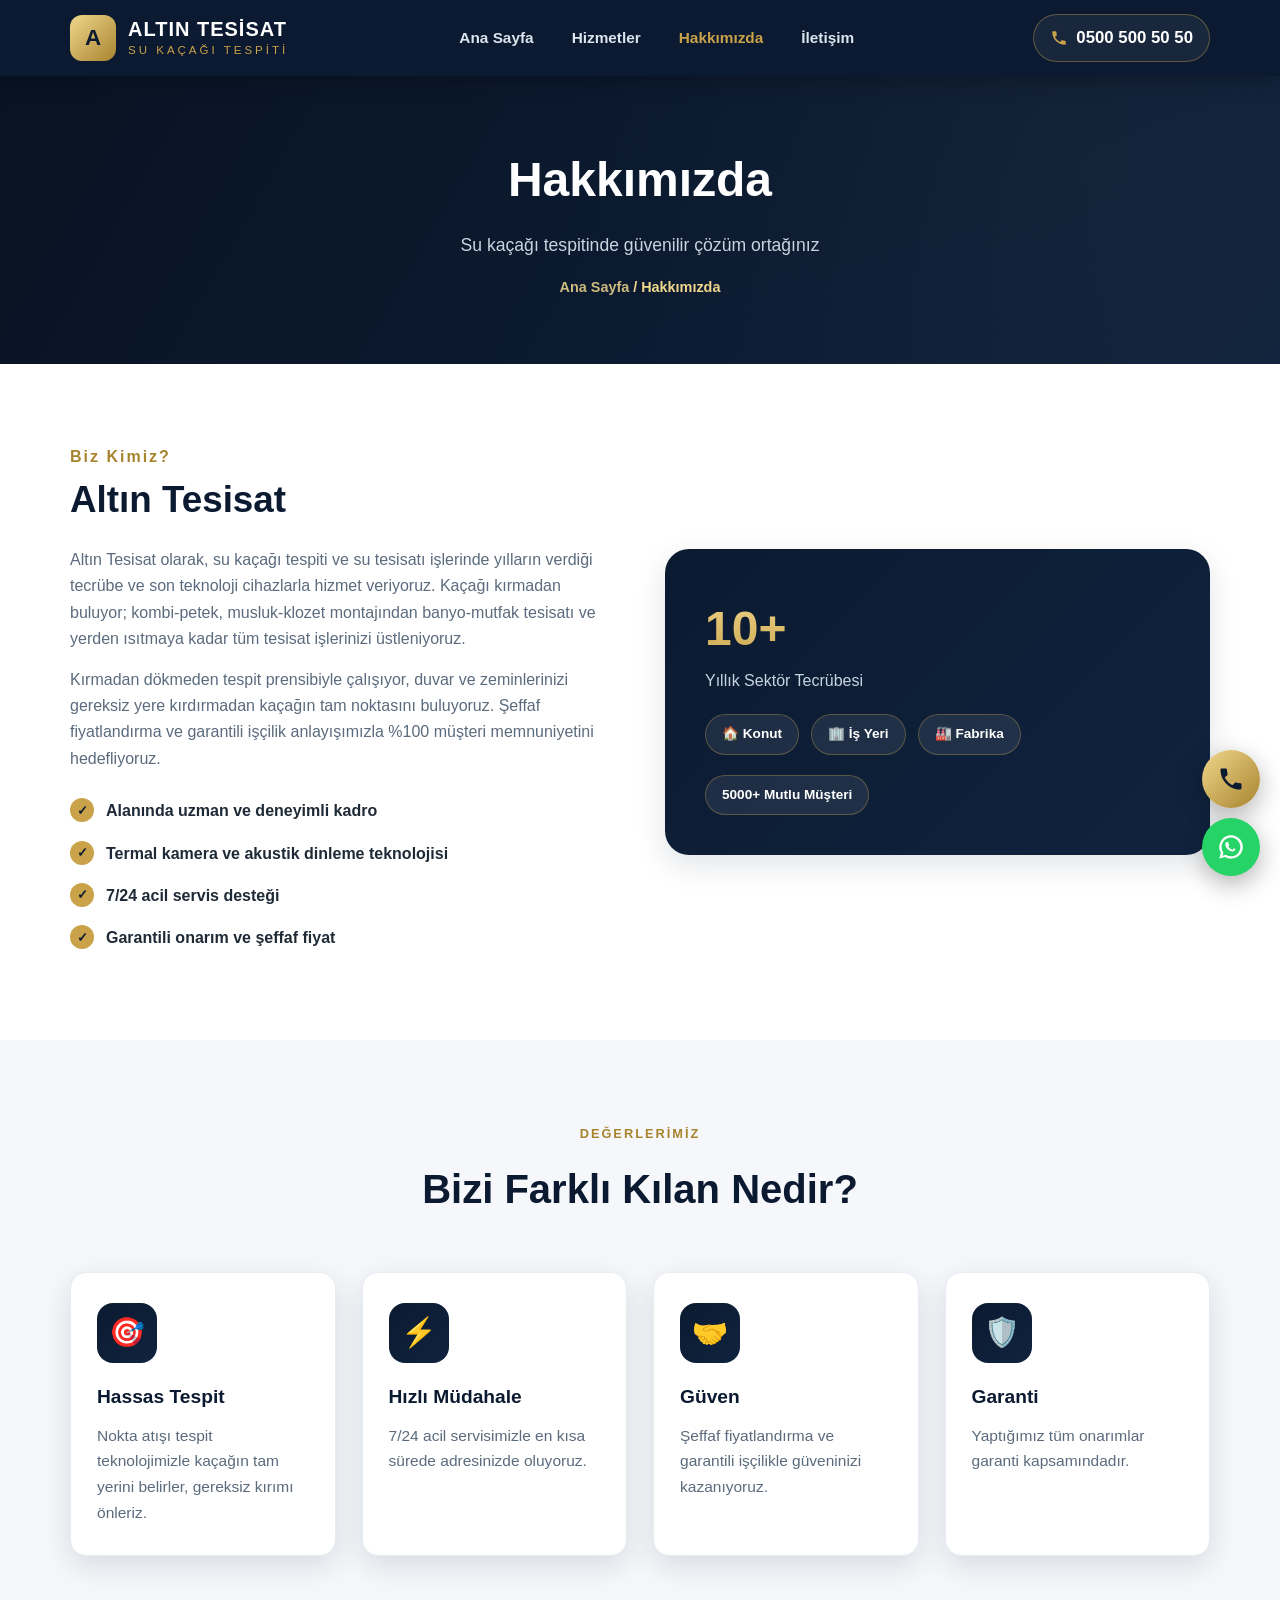
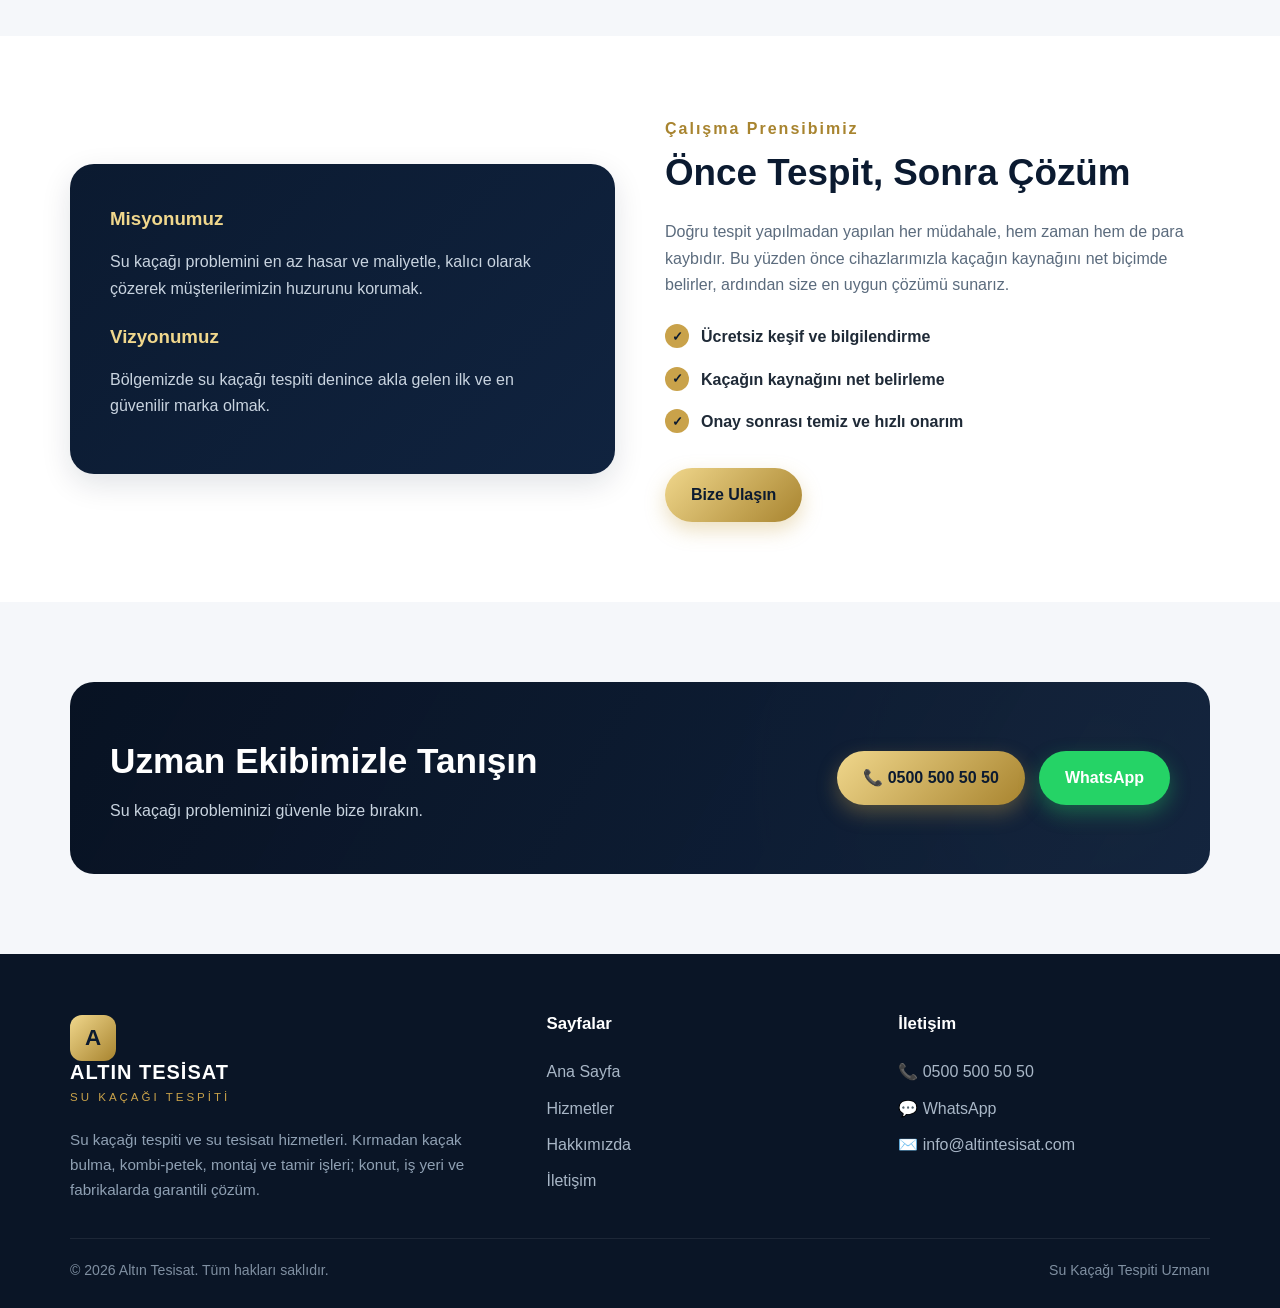
==== commit 98589500: "Tesisat hizmetleri eklendi (kacak tespiti + tesisat isleri)" ====
--- a/hakkimizda.html
+++ b/hakkimizda.html
@@ -49,7 +49,7 @@
       <div>
         <span class="eyebrow" style="color:var(--gold-dark);font-weight:800;letter-spacing:2px;">Biz Kimiz?</span>
         <h2>Altın Tesisat</h2>
-        <p>Altın Tesisat olarak, su kaçağı tespiti alanında yılların verdiği tecrübe ve son teknoloji cihazlarla hizmet veriyoruz. Amacımız; müşterilerimizin su kaçağı problemini en az hasarla, en kısa sürede ve kalıcı biçimde çözmektir.</p>
+        <p>Altın Tesisat olarak, su kaçağı tespiti ve su tesisatı işlerinde yılların verdiği tecrübe ve son teknoloji cihazlarla hizmet veriyoruz. Kaçağı kırmadan buluyor; kombi-petek, musluk-klozet montajından banyo-mutfak tesisatı ve yerden ısıtmaya kadar tüm tesisat işlerinizi üstleniyoruz.</p>
         <p>Kırmadan dökmeden tespit prensibiyle çalışıyor, duvar ve zeminlerinizi gereksiz yere kırdırmadan kaçağın tam noktasını buluyoruz. Şeffaf fiyatlandırma ve garantili işçilik anlayışımızla %100 müşteri memnuniyetini hedefliyoruz.</p>
         <ul class="checklist">
           <li>Alanında uzman ve deneyimli kadro</li>
@@ -155,7 +155,7 @@
             <span class="brand-badge">A</span>
             <span class="brand-name"><b>ALTIN TESİSAT</b><span>SU KAÇAĞI TESPİTİ</span></span>
           </a>
-          <p class="desc">Kırmadan dökmeden su kaçağı tespiti. Son teknoloji cihazlarla konut, iş yeri ve fabrikalarda garantili çözüm.</p>
+          <p class="desc">Su kaçağı tespiti ve su tesisatı hizmetleri. Kırmadan kaçak bulma, kombi-petek, montaj ve tamir işleri; konut, iş yeri ve fabrikalarda garantili çözüm.</p>
         </div>
         <div>
           <h4>Sayfalar</h4>
--- a/css/style.css
+++ b/css/style.css
@@ -26,6 +26,7 @@
   line-height: 1.65;
   background: var(--white);
   -webkit-font-smoothing: antialiased;
+  overflow-x: hidden;
 }
 
 a { text-decoration: none; color: inherit; }
@@ -166,7 +167,7 @@
   grid-template-columns: 1.1fr .9fr;
   gap: 40px;
   align-items: center;
-  padding: 70px 0 80px;
+  padding: 70px 20px 80px;
 }
 .hero h1 {
   font-size: clamp(2rem, 4.5vw, 3.4rem);
@@ -249,6 +250,18 @@
   color: var(--navy); margin: 10px 0 14px; font-weight: 900;
 }
 .section-head p { color: var(--muted); font-size: 1.05rem; }
+
+/* ===== Grup başlığı ===== */
+.group-title {
+  display: flex; align-items: center; gap: 10px;
+  font-size: 1.3rem; color: var(--navy); font-weight: 900;
+  margin-bottom: 22px; padding-bottom: 12px;
+  border-bottom: 2px solid #eceff3;
+}
+.group-title::after {
+  content: ""; flex: 1; height: 2px;
+  background: linear-gradient(90deg, var(--gold), transparent);
+}
 
 /* ===== Service cards ===== */
 .cards {
@@ -438,7 +451,7 @@
 
 /* ===== Responsive ===== */
 @media (max-width: 900px) {
-  .hero-inner { grid-template-columns: 1fr; padding: 50px 0 60px; }
+  .hero-inner { grid-template-columns: 1fr; padding: 50px 20px 60px; }
   .hero-card { order: 2; }
   .features-grid { grid-template-columns: repeat(2, 1fr); gap: 24px; }
   .two-col { grid-template-columns: 1fr; }
@@ -458,9 +471,31 @@
   .nav-links.open { transform: translateY(0); }
   .nav-links a { padding: 14px 16px; }
   .nav-cta { display: none; }
+
+  /* Mobilde bölüm boşluklarını küçült */
+  .section { padding: 52px 0; }
+  .cta-band { flex-direction: column; align-items: flex-start; padding: 34px 26px; }
+  .two-col { gap: 32px; }
+  .cards, .steps { gap: 32px; }
+}
+@media (max-width: 600px) {
+  /* Butonları tam genişlik ve kolay dokunulur yap */
+  .hero-actions, .cta-band .actions { flex-direction: column; align-items: stretch; width: 100%; }
+  .hero-actions .btn, .cta-band .actions .btn { width: 100%; justify-content: center; }
+  .btn { padding: 15px 22px; }
+  .hero h1 { font-size: 1.9rem; }
+  .section-head h2 { font-size: 1.55rem; }
 }
 @media (max-width: 520px) {
   .features-grid { grid-template-columns: 1fr; }
-  .stats { grid-template-columns: 1fr 1fr; }
-  .cta-band { padding: 36px 24px; }
-}
+  .stats { grid-template-columns: 1fr 1fr; gap: 28px 16px; }
+  .stat b { font-size: 2rem; }
+  .cta-band { padding: 30px 22px; }
+  .media-box { padding: 30px 24px; }
+  .brand-name b { font-size: 1.05rem; }
+  .brand-name span { font-size: .62rem; letter-spacing: 2px; }
+  /* Yüzen butonlar biraz küçülsün */
+  .fab a { width: 52px; height: 52px; }
+  .fab svg { width: 25px; height: 25px; }
+  .fab-call { bottom: 84px; }
+}
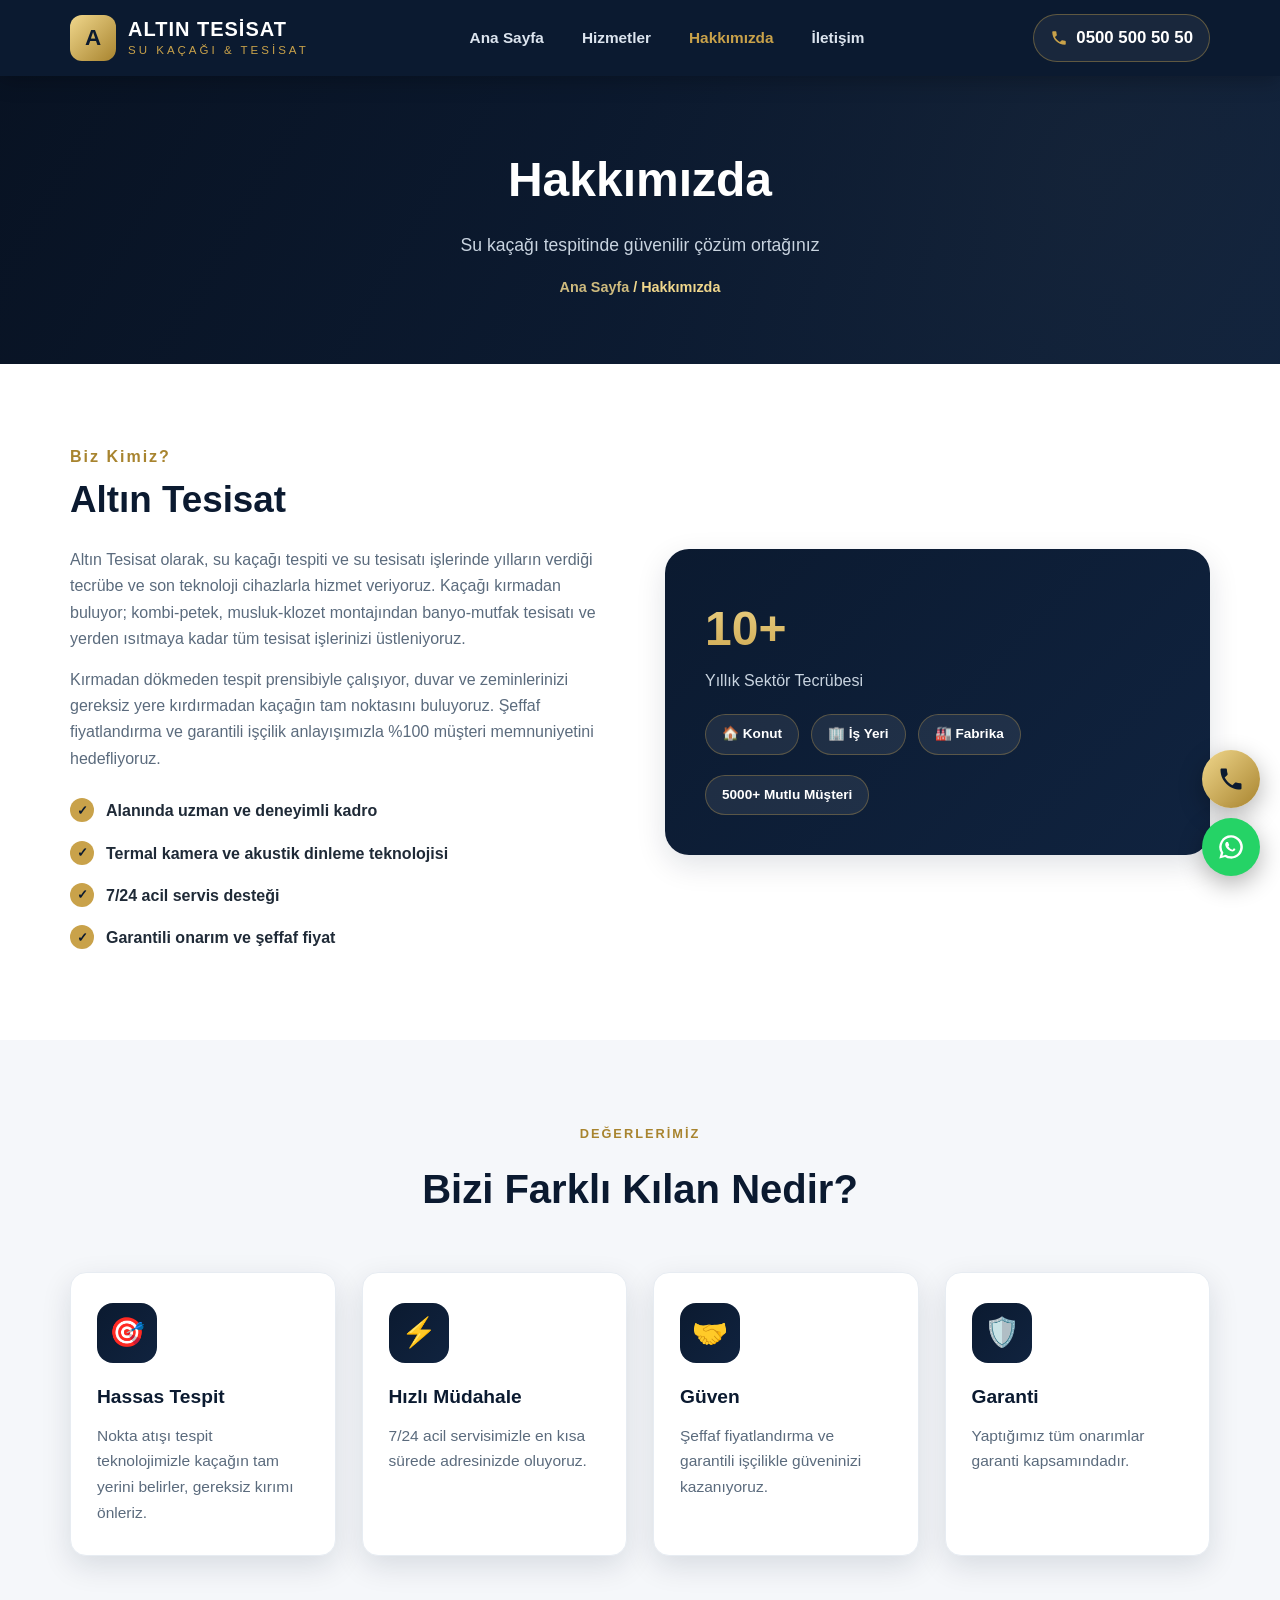
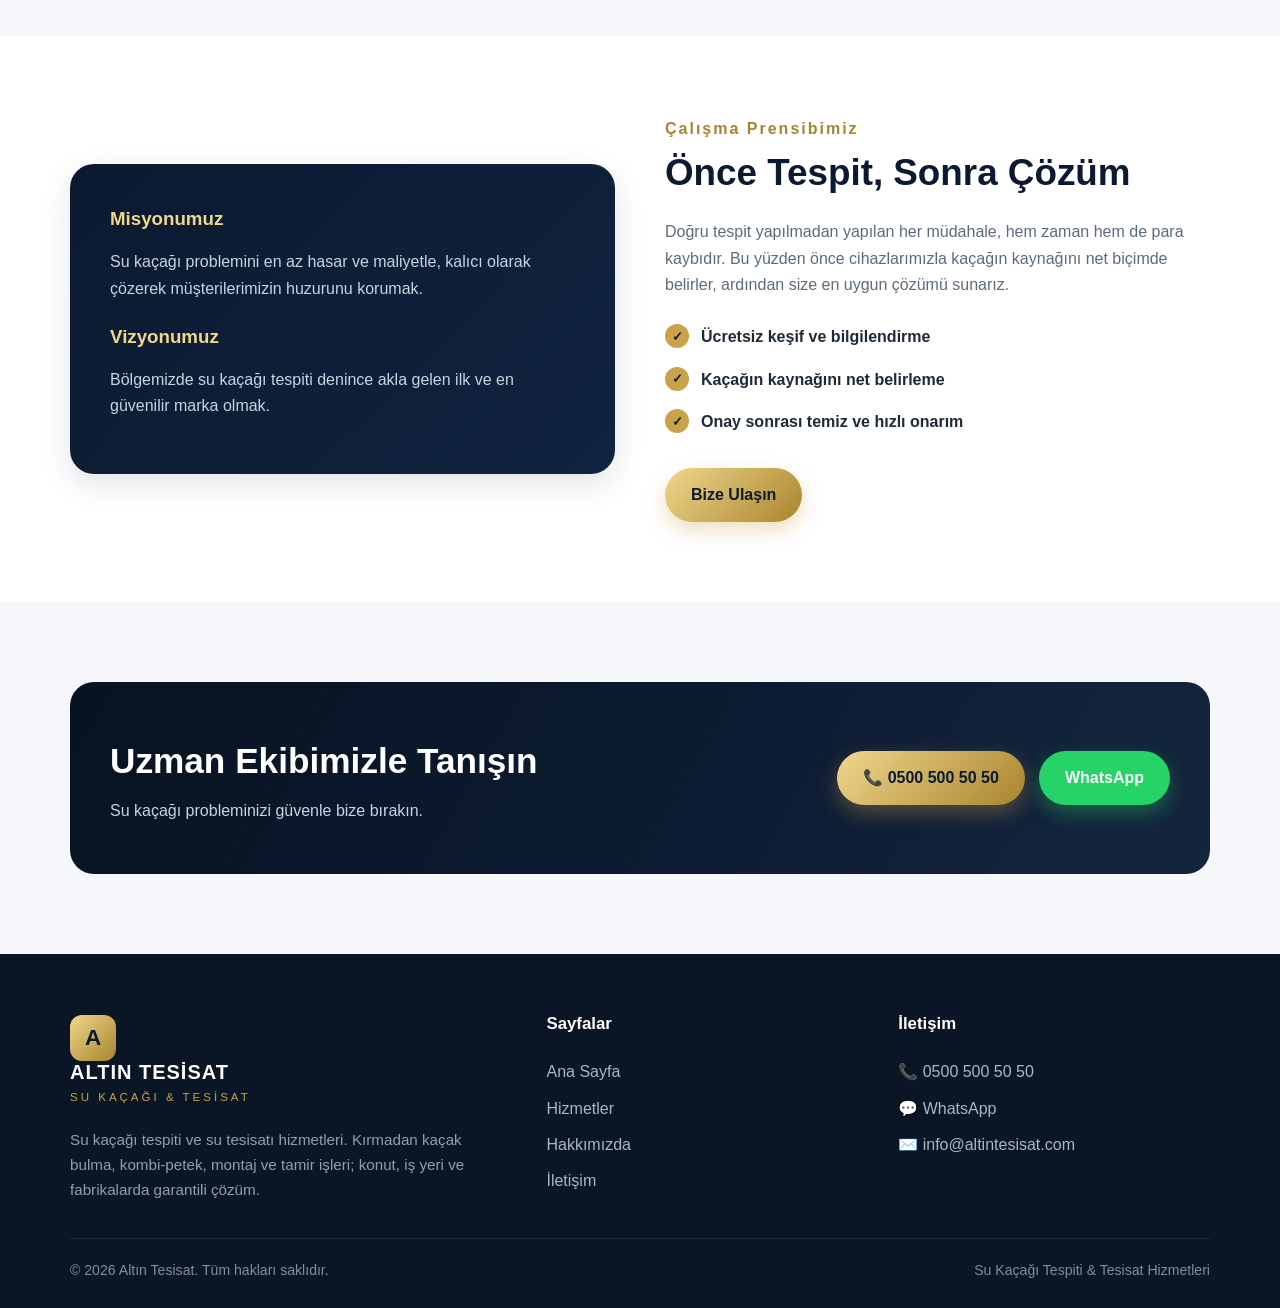
==== commit 418a6872: "Logo slogani guncellendi: Su Kacagi & Tesisat" ====
--- a/hakkimizda.html
+++ b/hakkimizda.html
@@ -14,7 +14,7 @@
     <div class="container nav">
       <a href="index.html" class="brand">
         <span class="brand-badge">A</span>
-        <span class="brand-name"><b>ALTIN TESİSAT</b><span>SU KAÇAĞI TESPİTİ</span></span>
+        <span class="brand-name"><b>ALTIN TESİSAT</b><span>SU KAÇAĞI & TESİSAT</span></span>
       </a>
       <nav>
         <ul class="nav-links">
@@ -153,7 +153,7 @@
         <div>
           <a href="index.html" class="brand">
             <span class="brand-badge">A</span>
-            <span class="brand-name"><b>ALTIN TESİSAT</b><span>SU KAÇAĞI TESPİTİ</span></span>
+            <span class="brand-name"><b>ALTIN TESİSAT</b><span>SU KAÇAĞI & TESİSAT</span></span>
           </a>
           <p class="desc">Su kaçağı tespiti ve su tesisatı hizmetleri. Kırmadan kaçak bulma, kombi-petek, montaj ve tamir işleri; konut, iş yeri ve fabrikalarda garantili çözüm.</p>
         </div>
@@ -173,7 +173,7 @@
       </div>
       <div class="footer-bottom">
         <span>© 2026 Altın Tesisat. Tüm hakları saklıdır.</span>
-        <span>Su Kaçağı Tespiti Uzmanı</span>
+        <span>Su Kaçağı Tespiti & Tesisat Hizmetleri</span>
       </div>
     </div>
   </footer>
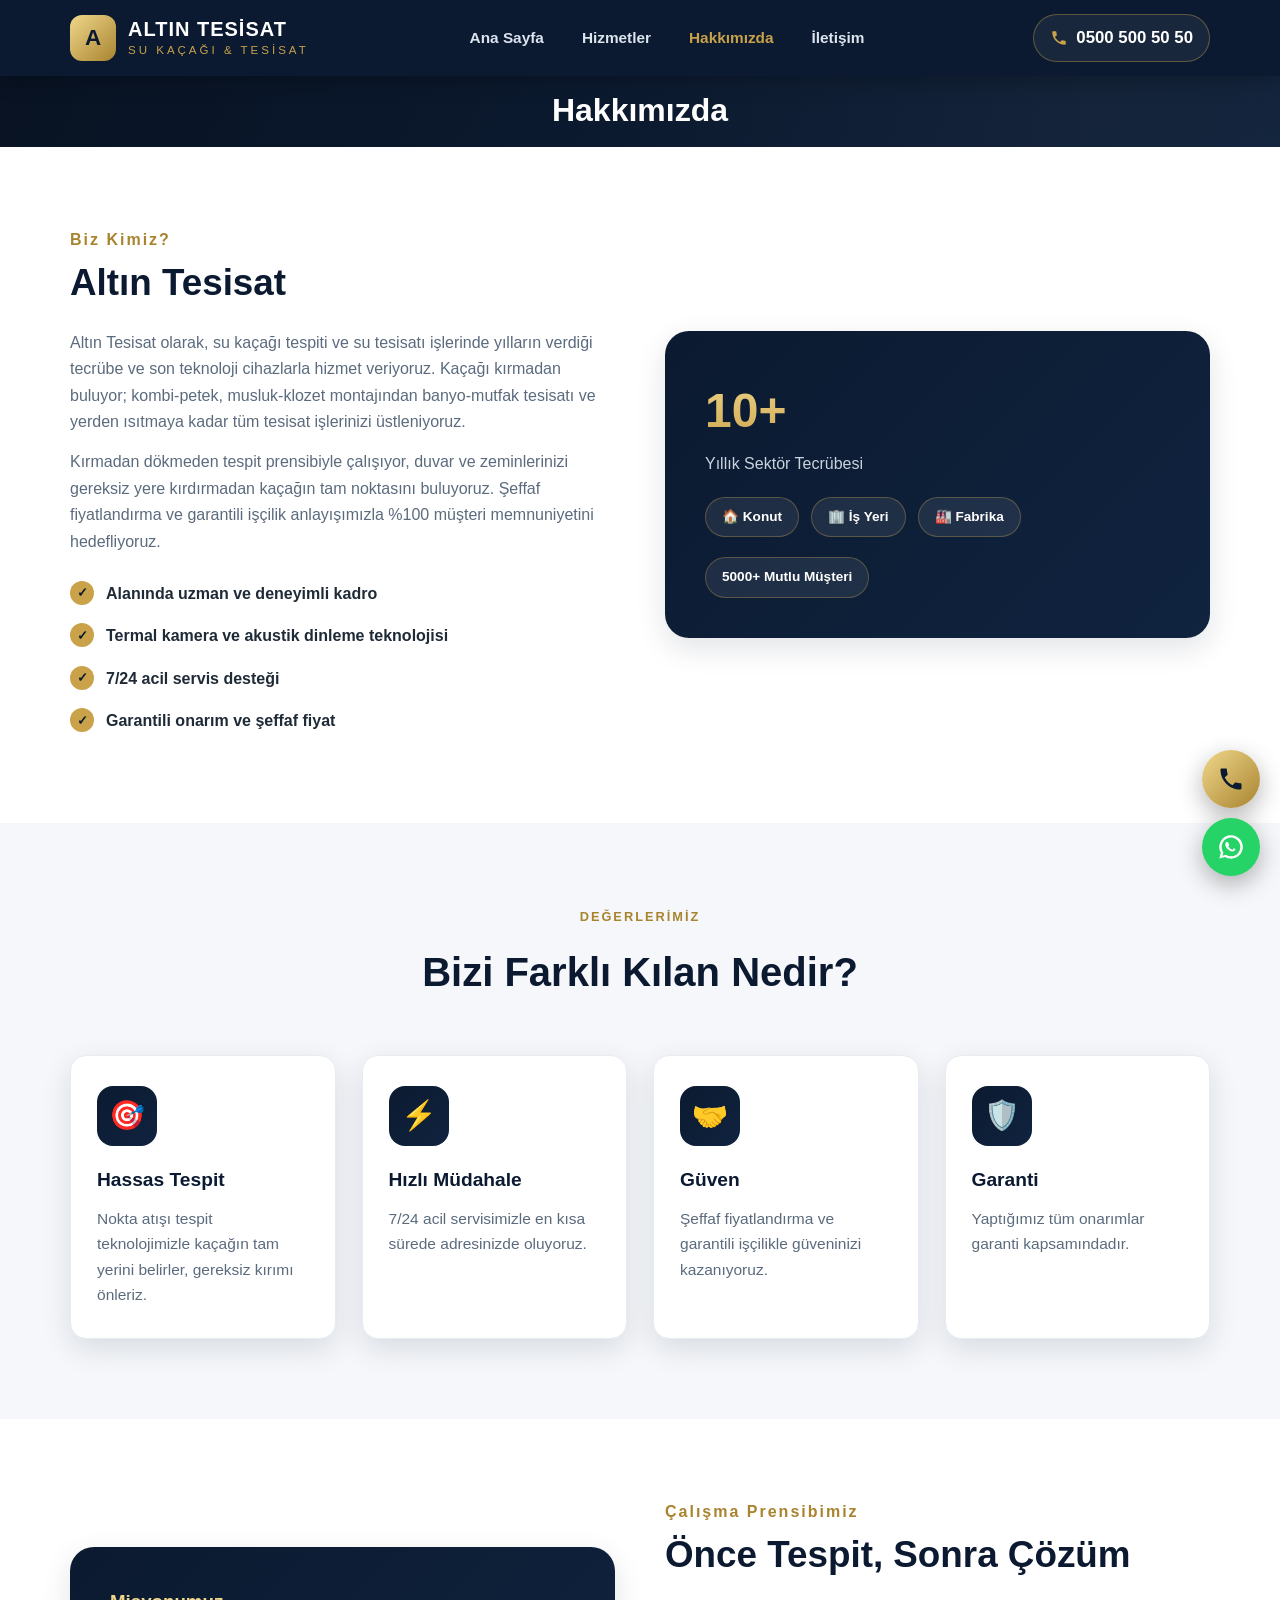
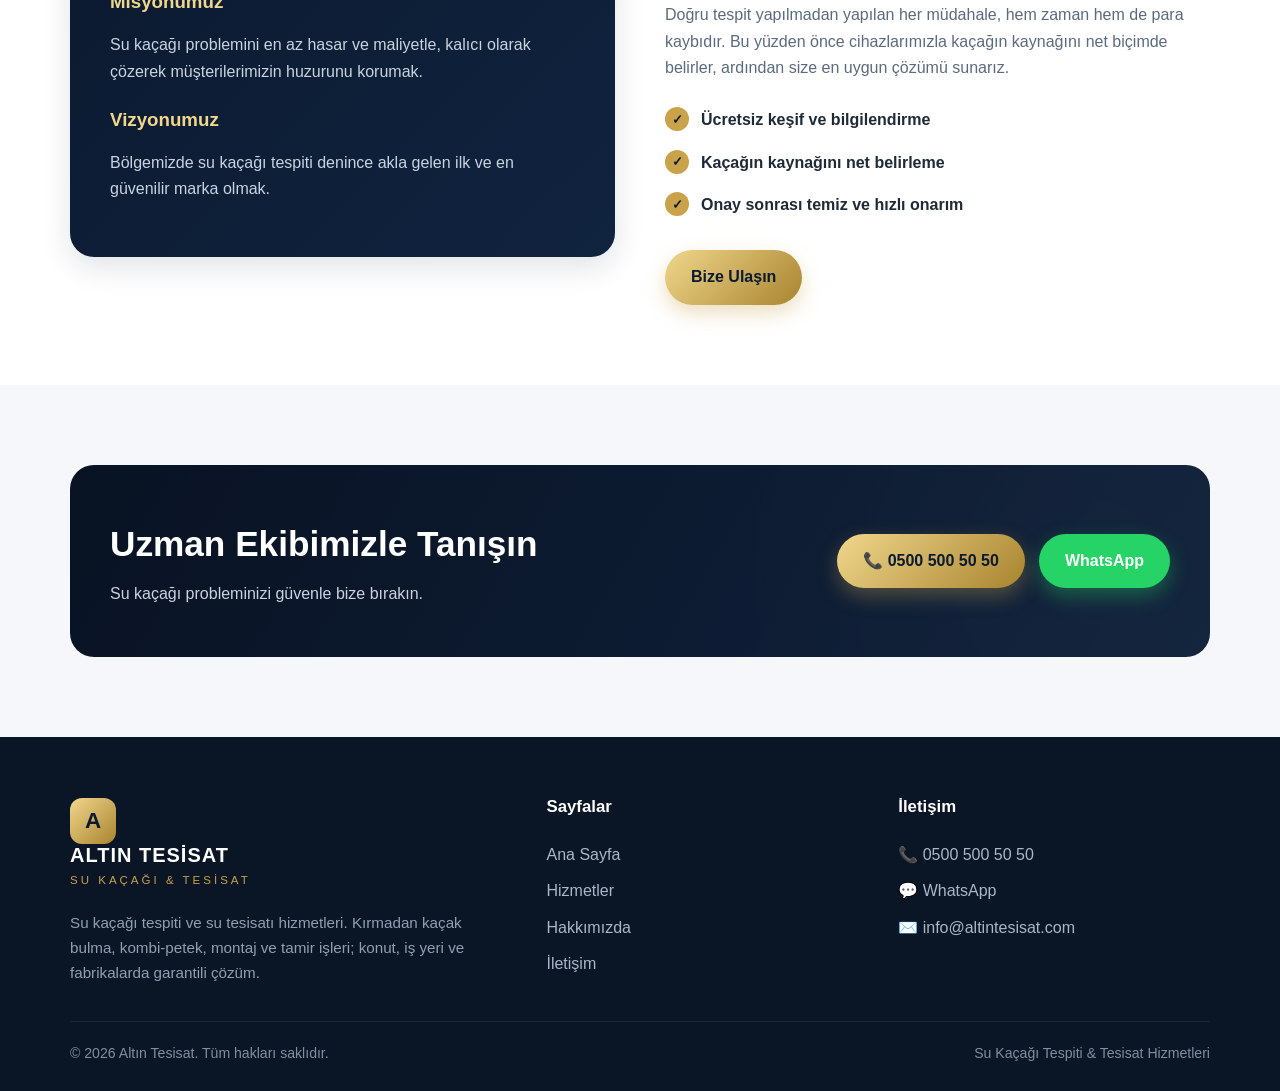
==== commit 76511523: "Sayfa basligi seridinde sadece baslik birakildi (en ince)" ====
--- a/hakkimizda.html
+++ b/hakkimizda.html
@@ -38,8 +38,6 @@
   <section class="page-hero">
     <div class="container">
       <h1>Hakkımızda</h1>
-      <p>Su kaçağı tespitinde güvenilir çözüm ortağınız</p>
-      <div class="breadcrumb"><a href="index.html">Ana Sayfa</a> / Hakkımızda</div>
     </div>
   </section>
 
--- a/css/style.css
+++ b/css/style.css
@@ -265,11 +265,14 @@
 
 /* ===== Service cards ===== */
 .cards {
-  display: grid;
-  grid-template-columns: repeat(auto-fit, minmax(260px, 1fr));
+  display: flex;
+  flex-wrap: wrap;
+  justify-content: center;
   gap: 26px;
 }
 .card {
+  flex: 1 1 250px;
+  max-width: 300px;
   background: #fff;
   border: 1px solid #e7ecf2;
   border-radius: var(--radius);
@@ -405,11 +408,11 @@
     linear-gradient(120deg, rgba(8,18,34,.95), rgba(16,35,63,.85)),
     radial-gradient(circle at 85% 30%, rgba(201,162,74,.25), transparent 45%),
     var(--navy);
-  color:#fff; padding: 64px 0; text-align:center;
-}
-.page-hero h1 { font-size: clamp(2rem, 4vw, 3rem); font-weight:900; }
-.page-hero p { color:#c9d4e0; margin-top:12px; font-size:1.1rem; }
-.breadcrumb { margin-top:16px; color: var(--gold-light); font-weight:600; font-size:.9rem; }
+  color:#fff; padding: 16px 0 18px; text-align:center;
+}
+.page-hero h1 { font-size: clamp(1.5rem, 3vw, 2rem); font-weight:900; line-height:1.15; }
+.page-hero p { color:#c9d4e0; margin-top:4px; font-size:1rem; }
+.breadcrumb { margin-top:6px; color: var(--gold-light); font-weight:600; font-size:.82rem; }
 .breadcrumb a { opacity:.85; }
 .breadcrumb a:hover { opacity:1; }
 
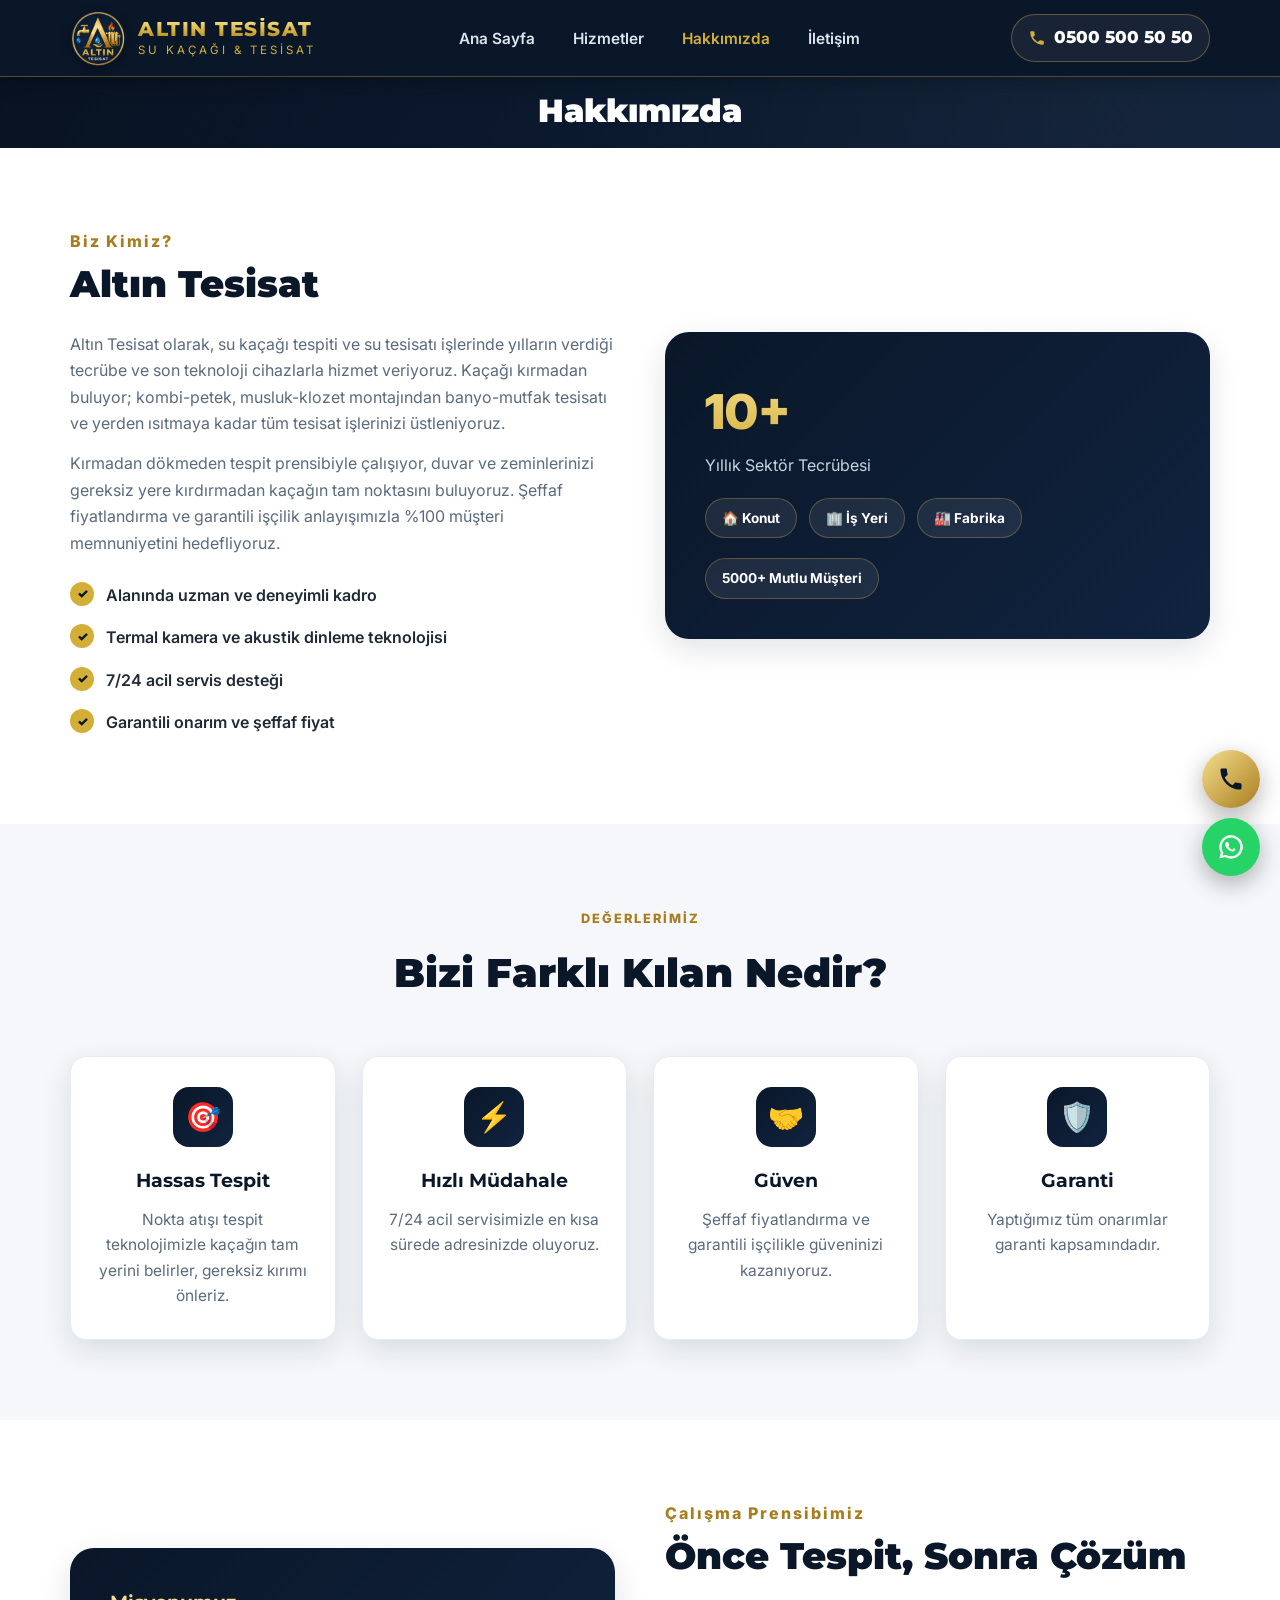
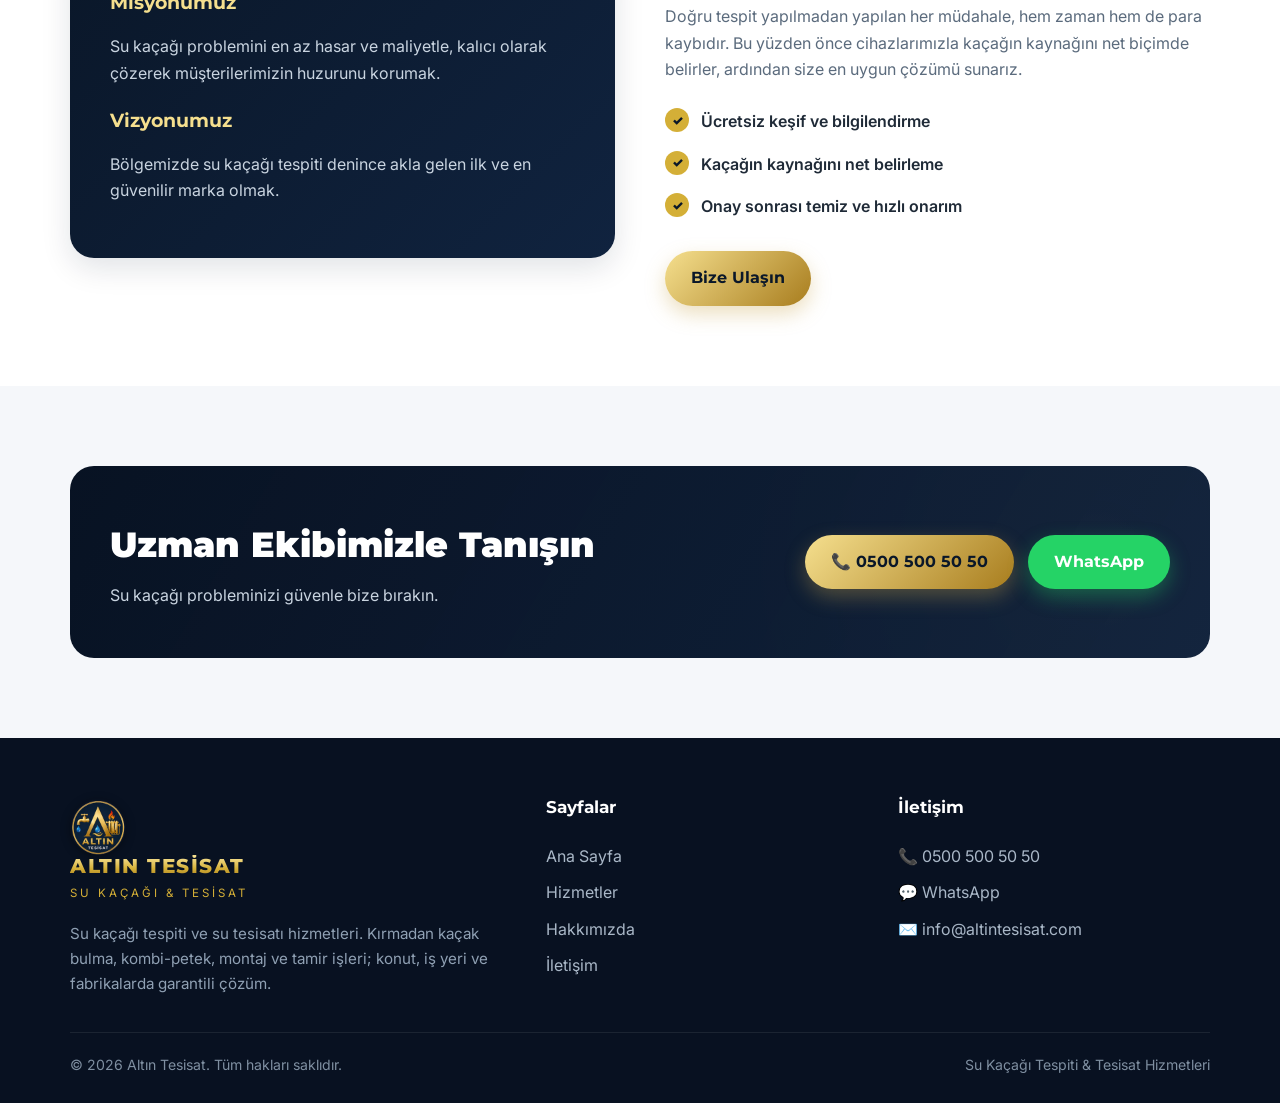
==== commit e33104bc: "Yuvarlak logo, altin tema, premium fontlar, kart yazilari ortalandi" ====
--- a/hakkimizda.html
+++ b/hakkimizda.html
@@ -5,6 +5,9 @@
   <meta name="viewport" content="width=device-width, initial-scale=1.0" />
   <title>Hakkımızda | Altın Tesisat</title>
   <meta name="description" content="Altın Tesisat, yılların tecrübesi ve son teknoloji cihazlarla su kaçağı tespitinde uzmanlaşmış bir ekiptir." />
+  <link rel="preconnect" href="https://fonts.googleapis.com">
+  <link rel="preconnect" href="https://fonts.gstatic.com" crossorigin>
+  <link href="https://fonts.googleapis.com/css2?family=Inter:wght@400;500;600;700&family=Montserrat:wght@600;700;800;900&display=swap" rel="stylesheet">
   <link rel="stylesheet" href="css/style.css" />
 </head>
 <body>
@@ -13,7 +16,7 @@
   <header class="header">
     <div class="container nav">
       <a href="index.html" class="brand">
-        <span class="brand-badge">A</span>
+        <img src="img/logo.png" class="brand-logo" alt="Altın Tesisat logosu">
         <span class="brand-name"><b>ALTIN TESİSAT</b><span>SU KAÇAĞI & TESİSAT</span></span>
       </a>
       <nav>
@@ -150,7 +153,7 @@
       <div class="footer-grid">
         <div>
           <a href="index.html" class="brand">
-            <span class="brand-badge">A</span>
+            <img src="img/logo.png" class="brand-logo" alt="Altın Tesisat logosu">
             <span class="brand-name"><b>ALTIN TESİSAT</b><span>SU KAÇAĞI & TESİSAT</span></span>
           </a>
           <p class="desc">Su kaçağı tespiti ve su tesisatı hizmetleri. Kırmadan kaçak bulma, kombi-petek, montaj ve tamir işleri; konut, iş yeri ve fabrikalarda garantili çözüm.</p>
--- a/css/style.css
+++ b/css/style.css
@@ -1,11 +1,11 @@
 /* ===== Altın Tesisat - Ortak Stiller ===== */
 :root {
-  --navy: #0b1a30;
+  --navy: #0a1729;
   --navy-2: #10233f;
-  --navy-3: #0a1526;
-  --gold: #c9a24a;
-  --gold-light: #f0d78c;
-  --gold-dark: #a8842f;
+  --navy-3: #081121;
+  --gold: #d4af37;
+  --gold-light: #f5df8e;
+  --gold-dark: #a87d1e;
   --text: #1f2a37;
   --muted: #5b6b7d;
   --white: #ffffff;
@@ -21,12 +21,16 @@
 html { scroll-behavior: smooth; }
 
 body {
-  font-family: "Segoe UI", "Helvetica Neue", Arial, sans-serif;
+  font-family: "Inter", "Segoe UI", "Helvetica Neue", Arial, sans-serif;
   color: var(--text);
   line-height: 1.65;
   background: var(--white);
   -webkit-font-smoothing: antialiased;
   overflow-x: hidden;
+}
+
+h1, h2, h3, h4, .brand-name b, .btn, .nav-phone, .stat b {
+  font-family: "Montserrat", "Segoe UI", sans-serif;
 }
 
 a { text-decoration: none; color: inherit; }
@@ -85,6 +89,7 @@
   z-index: 100;
   background: var(--navy);
   box-shadow: 0 4px 20px rgba(0,0,0,.25);
+  border-bottom: 1px solid rgba(212,175,55,.35);
 }
 .nav {
   display: flex;
@@ -93,6 +98,13 @@
   height: 76px;
 }
 .brand { display: flex; align-items: center; gap: 12px; }
+.brand-logo {
+  width: 56px; height: 56px;
+  border-radius: 50%;
+  object-fit: cover;
+  flex: 0 0 auto;
+  box-shadow: 0 2px 10px rgba(0,0,0,.35);
+}
 .brand-badge {
   width: 46px; height: 46px;
   border-radius: 12px;
@@ -103,7 +115,12 @@
   font-size: 1.4rem;
 }
 .brand-name { color: #fff; line-height: 1.1; }
-.brand-name b { font-size: 1.25rem; letter-spacing: 1px; display: block; }
+.brand-name b {
+  font-size: 1.28rem; letter-spacing: 1.5px; display: block; font-weight: 800;
+  background: linear-gradient(180deg, var(--gold-light) 10%, var(--gold) 60%, var(--gold-dark));
+  -webkit-background-clip: text; background-clip: text;
+  -webkit-text-fill-color: transparent;
+}
 .brand-name span { font-size: .72rem; letter-spacing: 3px; color: var(--gold); }
 
 .nav-links {
@@ -279,6 +296,7 @@
   padding: 30px 26px;
   box-shadow: var(--shadow);
   transition: transform .2s, box-shadow .2s, border-color .2s;
+  text-align: center;
 }
 .card:hover {
   transform: translateY(-6px);
@@ -292,10 +310,28 @@
   font-size: 1.8rem;
   background: linear-gradient(135deg, var(--navy), var(--navy-2));
   color: var(--gold-light);
-  margin-bottom: 18px;
+  margin: 0 auto 18px;
 }
 .card h3 { color: var(--navy); font-size: 1.2rem; margin-bottom: 10px; }
 .card p { color: var(--muted); font-size: .97rem; }
+
+/* Kart görseli (üstte, tam genişlik) */
+.card-img {
+  margin: -30px -26px 20px;
+  height: 180px;
+  overflow: hidden;
+  border-radius: 15px 15px 0 0;
+  background: #eef1f5;
+}
+.card-img img {
+  width: 100%; height: 100%;
+  object-fit: cover;
+  display: block;
+  transition: transform .35s ease;
+}
+.card:hover .card-img img { transform: scale(1.05); }
+/* Görsel varsa emoji ikonunu gizle */
+.card-img + .ico { display: none; }
 
 /* ===== Steps ===== */
 .steps {
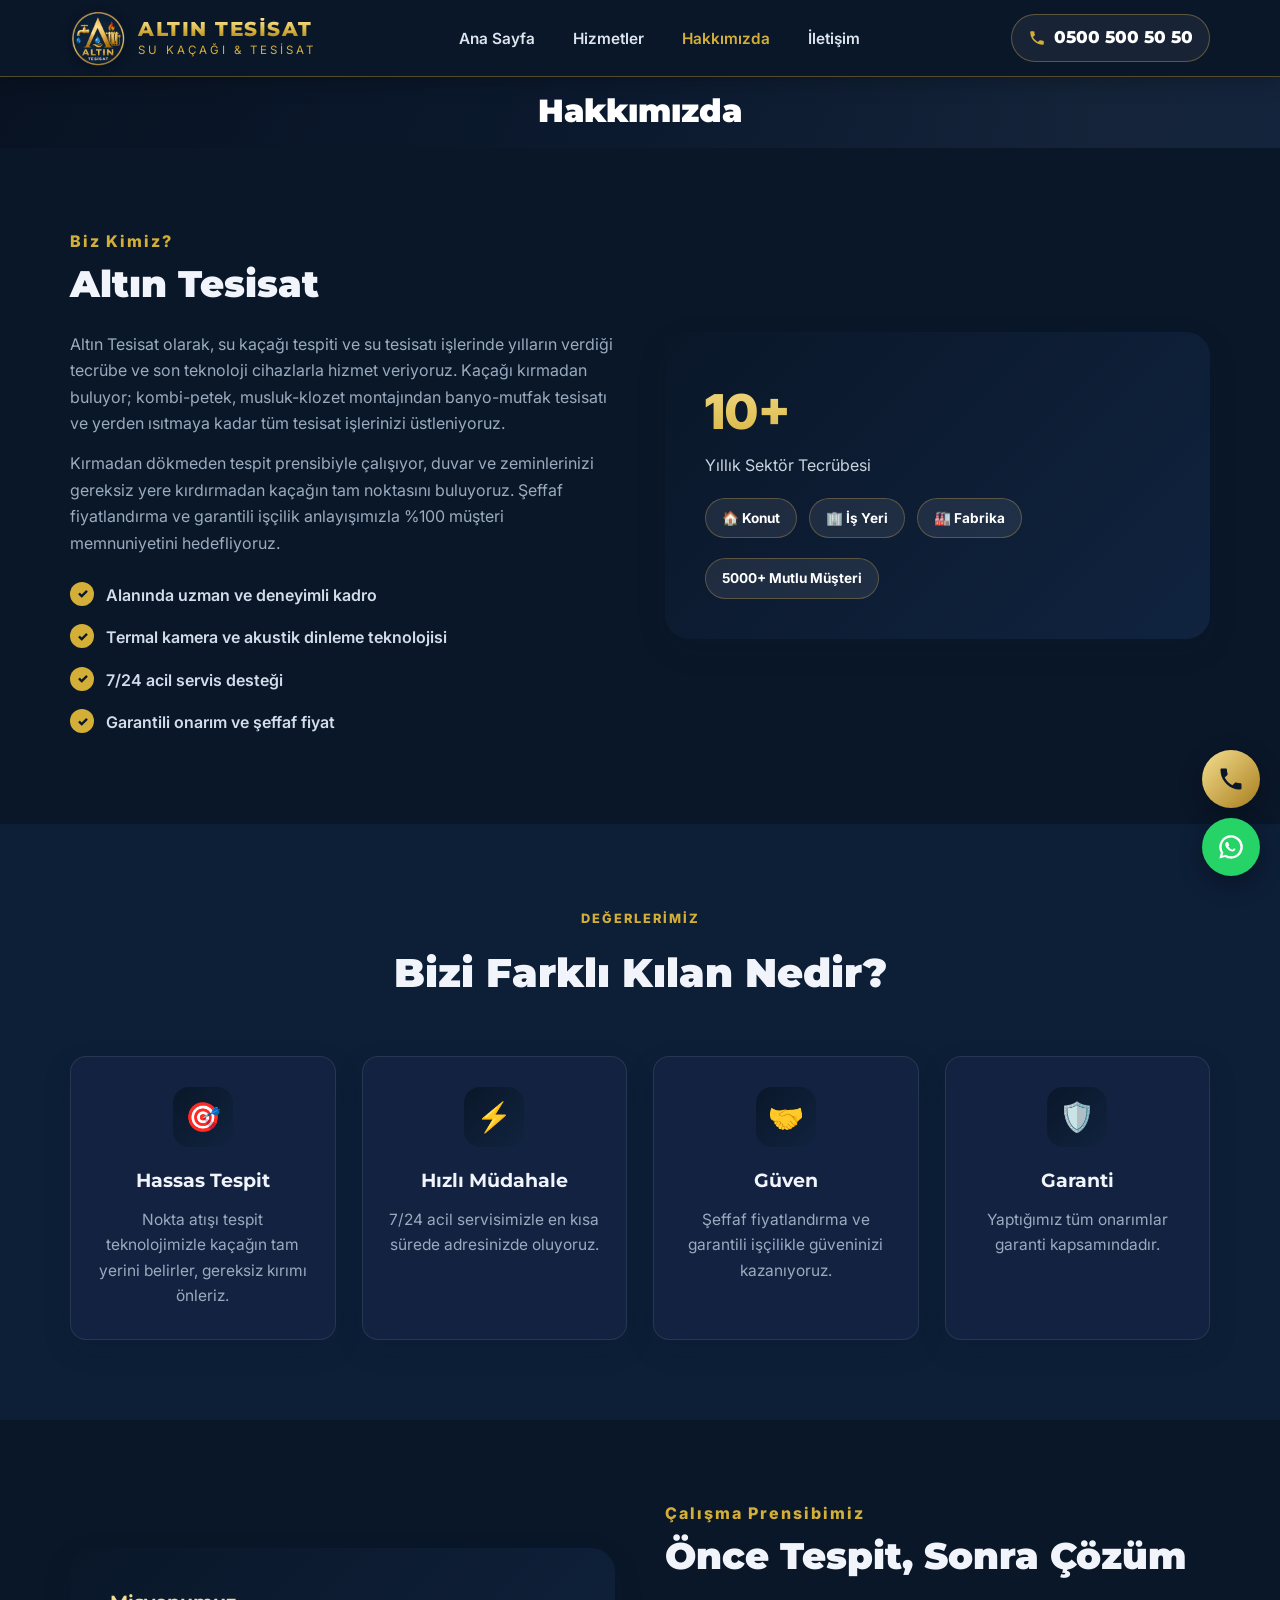
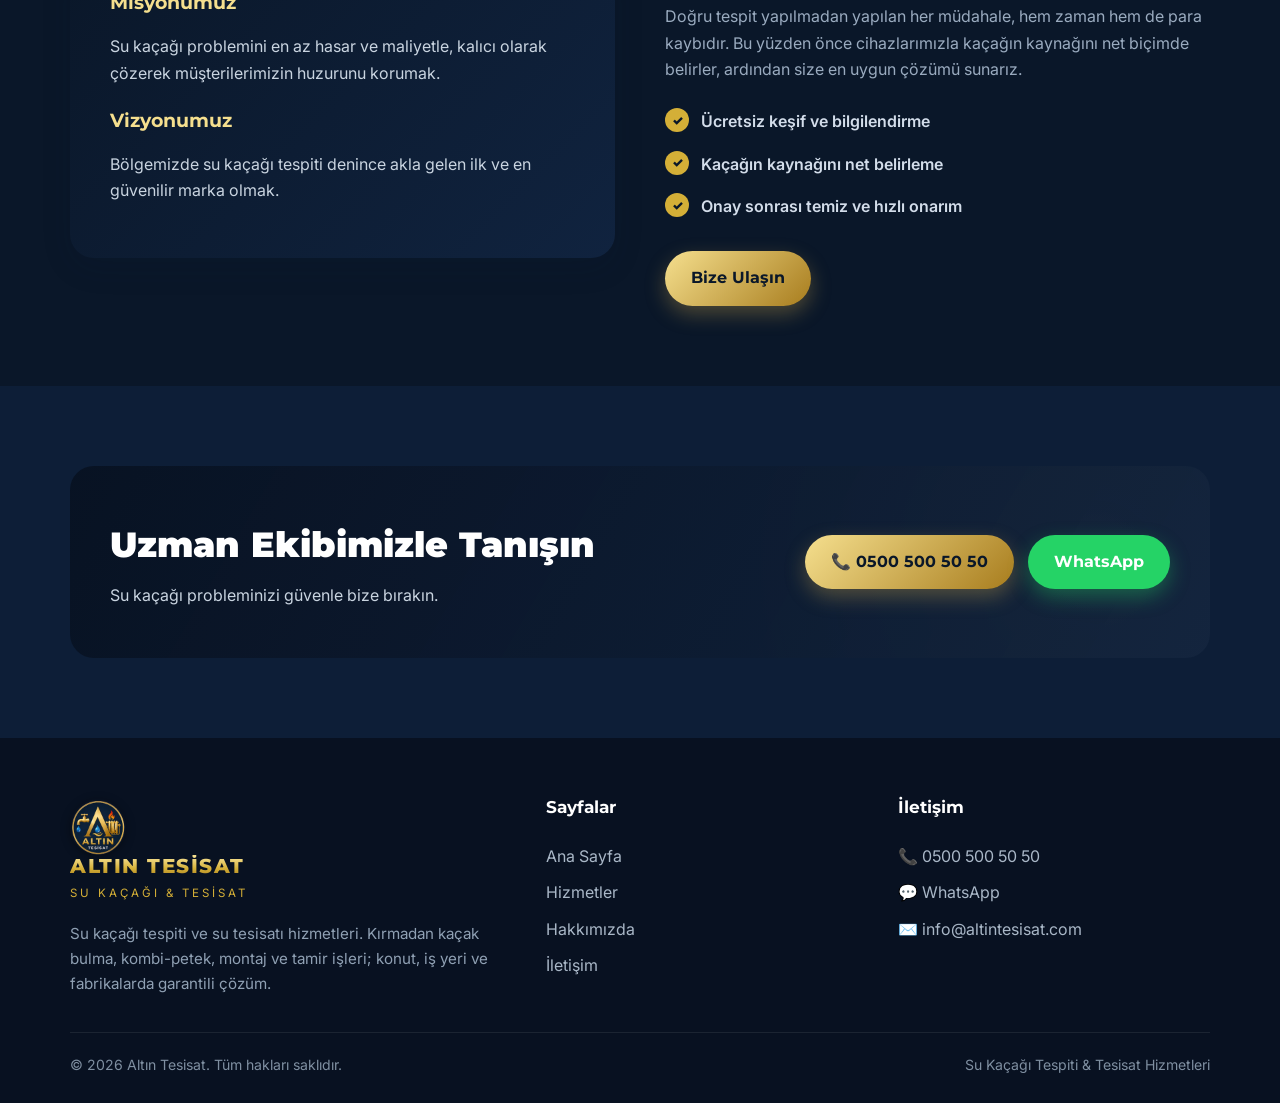
==== commit 857be2fc: "Tum site koyu temaya cevrildi (dark), kartlar/form/basliklar uyarlandi" ====
--- a/hakkimizda.html
+++ b/hakkimizda.html
@@ -48,7 +48,7 @@
   <section class="section">
     <div class="container two-col">
       <div>
-        <span class="eyebrow" style="color:var(--gold-dark);font-weight:800;letter-spacing:2px;">Biz Kimiz?</span>
+        <span class="eyebrow" style="color:var(--gold);font-weight:800;letter-spacing:2px;">Biz Kimiz?</span>
         <h2>Altın Tesisat</h2>
         <p>Altın Tesisat olarak, su kaçağı tespiti ve su tesisatı işlerinde yılların verdiği tecrübe ve son teknoloji cihazlarla hizmet veriyoruz. Kaçağı kırmadan buluyor; kombi-petek, musluk-klozet montajından banyo-mutfak tesisatı ve yerden ısıtmaya kadar tüm tesisat işlerinizi üstleniyoruz.</p>
         <p>Kırmadan dökmeden tespit prensibiyle çalışıyor, duvar ve zeminlerinizi gereksiz yere kırdırmadan kaçağın tam noktasını buluyoruz. Şeffaf fiyatlandırma ve garantili işçilik anlayışımızla %100 müşteri memnuniyetini hedefliyoruz.</p>
@@ -116,7 +116,7 @@
         <p style="color:#c9d4e0;">Bölgemizde su kaçağı tespiti denince akla gelen ilk ve en güvenilir marka olmak.</p>
       </div>
       <div>
-        <span class="eyebrow" style="color:var(--gold-dark);font-weight:800;letter-spacing:2px;">Çalışma Prensibimiz</span>
+        <span class="eyebrow" style="color:var(--gold);font-weight:800;letter-spacing:2px;">Çalışma Prensibimiz</span>
         <h2>Önce Tespit, Sonra Çözüm</h2>
         <p>Doğru tespit yapılmadan yapılan her müdahale, hem zaman hem de para kaybıdır. Bu yüzden önce cihazlarımızla kaçağın kaynağını net biçimde belirler, ardından size en uygun çözümü sunarız.</p>
         <ul class="checklist">
--- a/css/style.css
+++ b/css/style.css
@@ -6,10 +6,14 @@
   --gold: #d4af37;
   --gold-light: #f5df8e;
   --gold-dark: #a87d1e;
-  --text: #1f2a37;
-  --muted: #5b6b7d;
+  --text: #d3ddea;
+  --muted: #9aabbf;
   --white: #ffffff;
-  --bg-soft: #f5f7fa;
+  --heading: #f1f5fb;
+  --card: #122240;
+  --card-border: rgba(255,255,255,.09);
+  --bg-soft: #0d1e37;
+  --bg-page: #0a1729;
   --wa: #25d366;
   --shadow: 0 10px 30px rgba(11, 26, 48, 0.12);
   --radius: 16px;
@@ -24,7 +28,7 @@
   font-family: "Inter", "Segoe UI", "Helvetica Neue", Arial, sans-serif;
   color: var(--text);
   line-height: 1.65;
-  background: var(--white);
+  background: var(--bg-page);
   -webkit-font-smoothing: antialiased;
   overflow-x: hidden;
 }
@@ -538,3 +542,33 @@
   .fab svg { width: 25px; height: 25px; }
   .fab-call { bottom: 84px; }
 }
+
+/* ===== KOYU TEMA (dark) ===== */
+.card, .step, .info-card, form.contact-form {
+  background: var(--card);
+  border-color: var(--card-border);
+}
+.card h3, .step h4, .section-head h2, .two-col h2,
+.group-title, .info-card b, .stat b {
+  color: var(--heading);
+}
+.eyebrow { color: var(--gold); }
+.section-head .eyebrow { color: var(--gold); }
+.group-title { border-bottom-color: rgba(255,255,255,.1); }
+.card-img { background: #0e1f38; }
+.card:hover {
+  box-shadow: 0 18px 40px rgba(0,0,0,.4);
+  border-color: var(--gold);
+}
+/* İletişim formu koyu */
+form.contact-form label { color: var(--heading); }
+form.contact-form input,
+form.contact-form textarea {
+  background: rgba(255,255,255,.05);
+  border-color: rgba(255,255,255,.16);
+  color: #eef2f8;
+}
+form.contact-form input::placeholder,
+form.contact-form textarea::placeholder { color: #7f8fa1; }
+form.contact-form input:focus,
+form.contact-form textarea:focus { outline: 2px solid var(--gold); border-color: var(--gold); }
